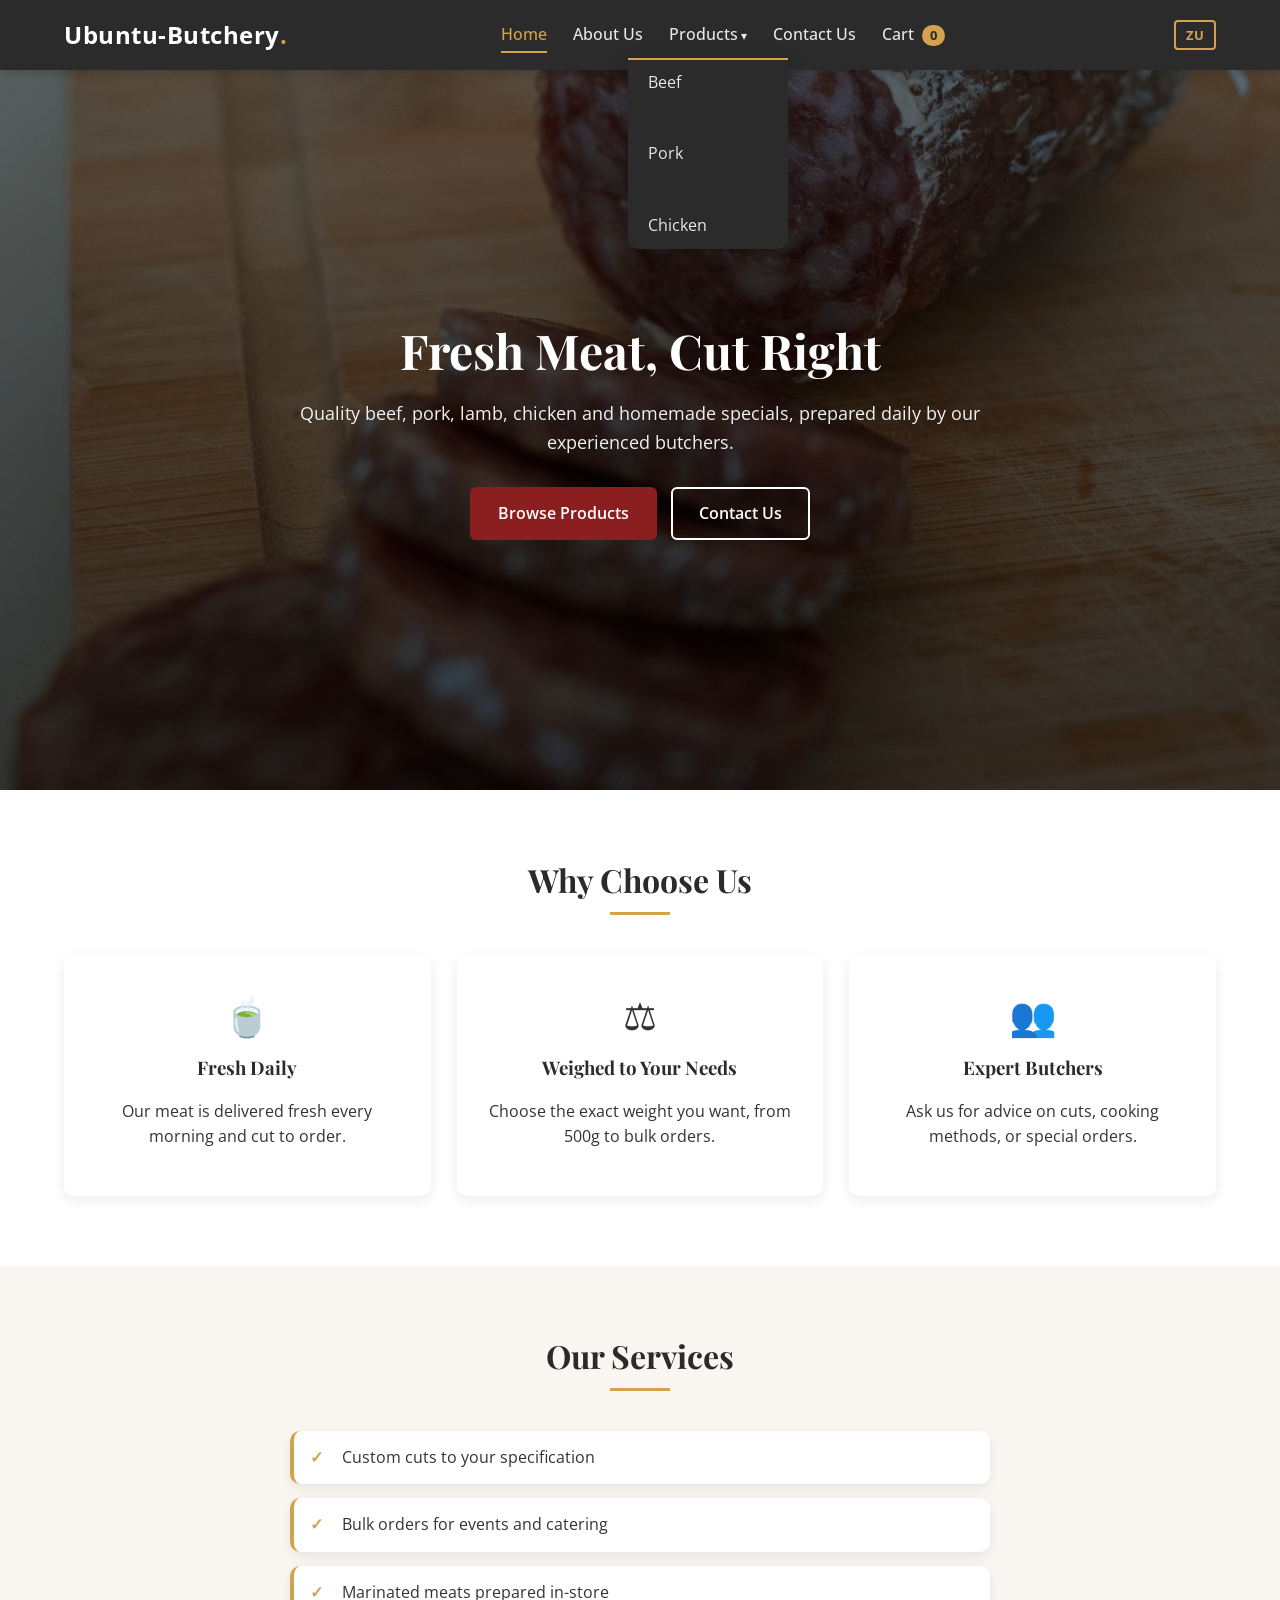
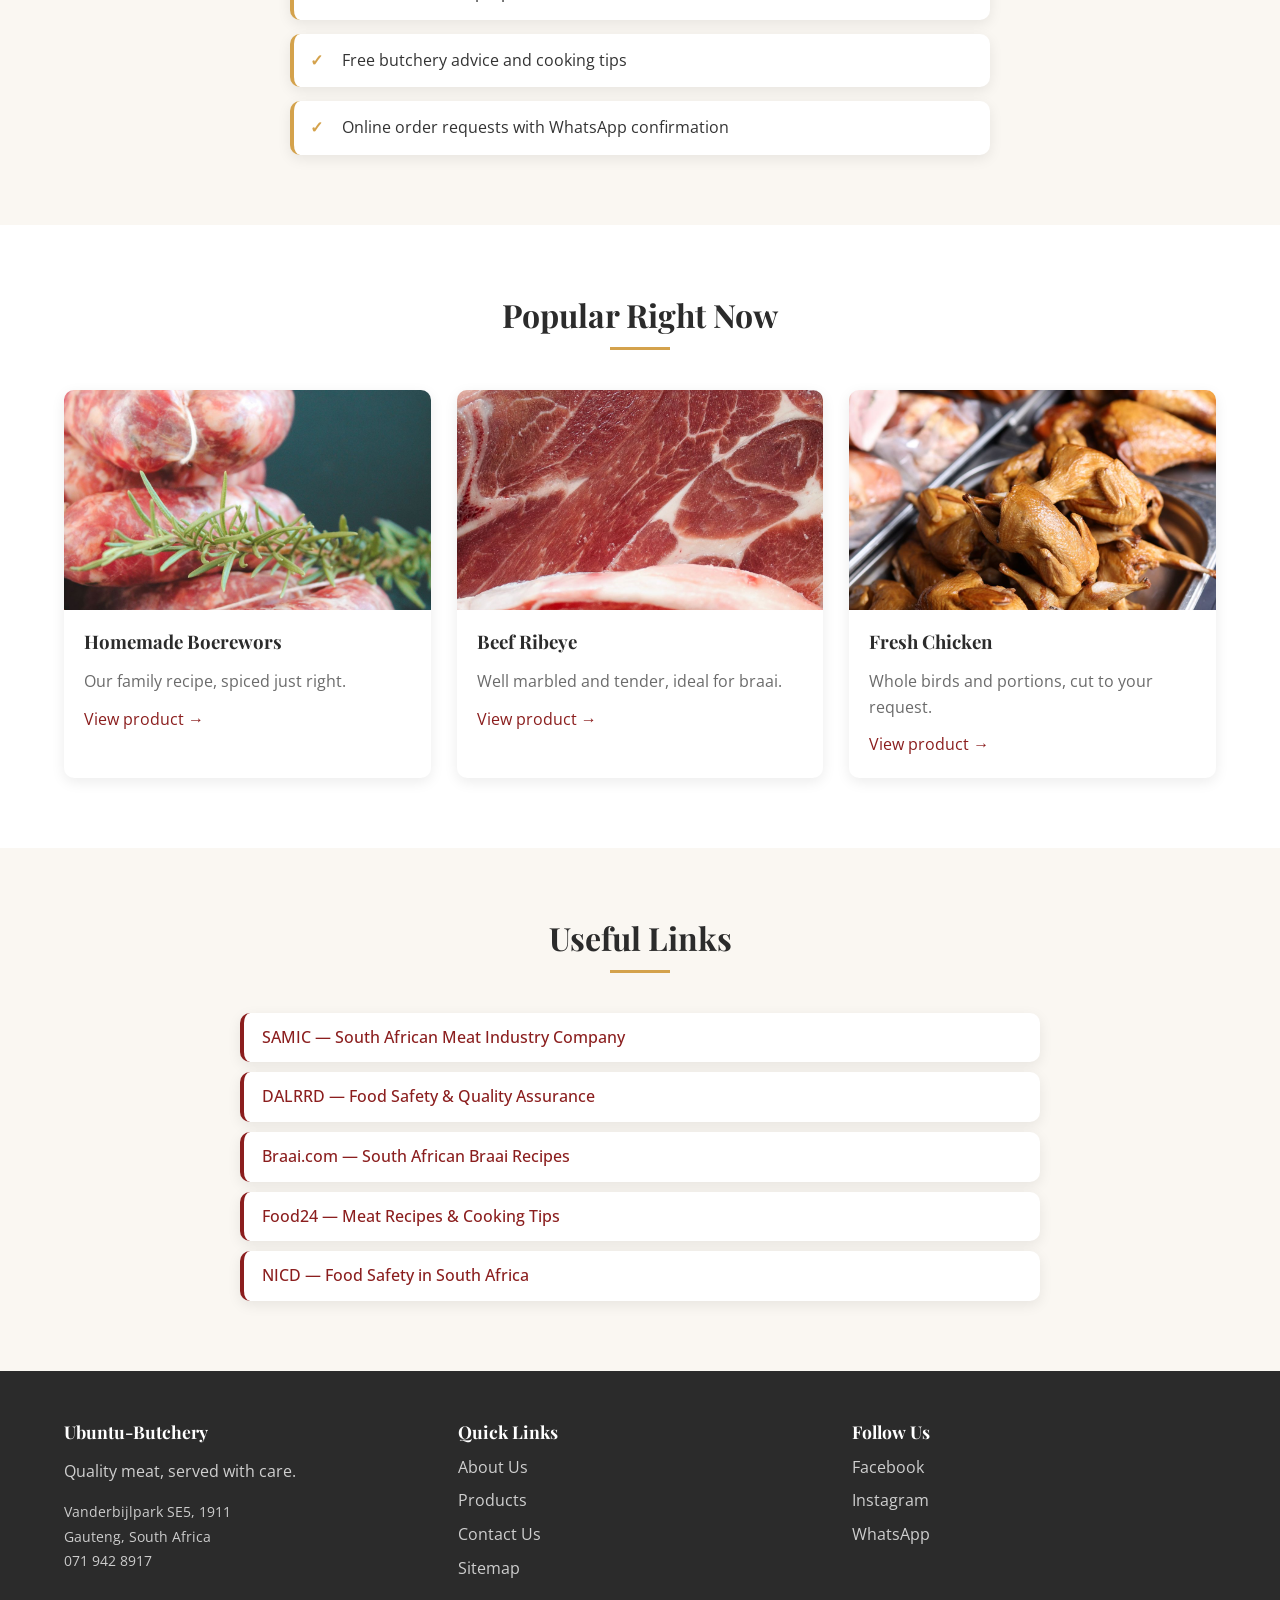
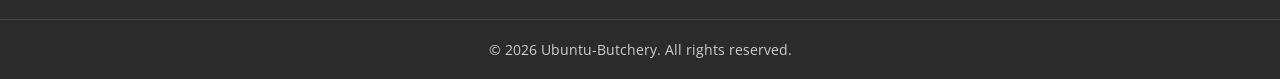
==== index.html @ 133f8650 "feat: plans 2-14 — Zulu toggle, fonts, favicon, hero image, sitemap, style guide, contact details, t" ====
<!DOCTYPE html>
<html lang="en">
<head>
    <meta charset="UTF-8">
    <meta name="viewport" content="width=device-width, initial-scale=1.0">
    <meta name="description" content="Ubuntu-Butchery — fresh, quality meat cuts, boerewors, and marinated specials in Vanderbijlpark SE5. Browse our products and order online.">
    <title>Home | Ubuntu-Butchery</title>
    <link rel="icon" type="image/svg+xml" href="images/favicon.svg">
    <link rel="preconnect" href="https://fonts.googleapis.com">
    <link rel="preconnect" href="https://fonts.gstatic.com" crossorigin>
    <link href="https://fonts.googleapis.com/css2?family=Playfair+Display:wght@600;700&family=Open+Sans:wght@400;500;600&display=swap" rel="stylesheet">
    <link rel="stylesheet" href="css/style.css">
</head>
<body>

    <!-- Navigation -->
    <header class="site-header">
        <div class="container nav-wrapper">
            <a href="index.html" class="logo">Ubuntu-Butchery<span>.</span></a>
            <button class="menu-toggle" aria-label="Toggle navigation" aria-expanded="false">&#9776;</button>
            <nav class="main-nav" aria-label="Main navigation">
                <ul>
                    <li><a href="index.html" class="active" data-i18n="nav.home">Home</a></li>
                    <li><a href="about.html" data-i18n="nav.about">About Us</a></li>
                    <li class="has-dropdown">
                        <a href="products.html" aria-haspopup="true" aria-expanded="false" data-i18n="nav.products">Products</a>
                        <ul class="dropdown">
                            <li><a href="products.html#beef" data-i18n="nav.beef">Beef</a></li>
                            <li><a href="products.html#pork-chops" data-i18n="nav.pork">Pork</a></li>
                            <li><a href="products.html#chicken" data-i18n="nav.chicken">Chicken</a></li>
                        </ul>
                    </li>
                    <li><a href="contact.html" data-i18n="nav.contact">Contact Us</a></li>
                    <li><a href="products.html#cart" class="cart-link"><span data-i18n="nav.cart">Cart</span> <span class="cart-count">0</span></a></li>
                </ul>
            </nav>
            <button id="lang-toggle" class="lang-btn" aria-label="Switch to isiZulu" data-lang="en">ZU</button>
        </div>
    </header>

    <!-- Hero -->
    <section class="hero">
        <div class="hero-content">
            <h1 data-i18n="home.hero.h1">Fresh Meat, Cut Right</h1>
            <p data-i18n="home.hero.p">Quality beef, pork, lamb, chicken and homemade specials, prepared daily by our experienced butchers.</p>
            <div class="hero-buttons">
                <a href="products.html" class="btn btn-primary" data-i18n="home.hero.browse">Browse Products</a>
                <a href="contact.html" class="btn btn-outline" data-i18n="home.hero.contact">Contact Us</a>
            </div>
        </div>
    </section>

    <!-- Why Choose Us -->
    <section class="section">
        <div class="container">
            <h2 class="section-title" data-i18n="home.why.title">Why Choose Us</h2>
            <div class="features-grid">
                <div class="feature-card">
                    <div class="feature-icon">&#127861;</div>
                    <h3 data-i18n="home.why.fresh.h">Fresh Daily</h3>
                    <p data-i18n="home.why.fresh.p">Our meat is delivered fresh every morning and cut to order.</p>
                </div>
                <div class="feature-card">
                    <div class="feature-icon">&#9878;</div>
                    <h3 data-i18n="home.why.weigh.h">Weighed to Your Needs</h3>
                    <p data-i18n="home.why.weigh.p">Choose the exact weight you want, from 500g to bulk orders.</p>
                </div>
                <div class="feature-card">
                    <div class="feature-icon">&#128101;</div>
                    <h3 data-i18n="home.why.expert.h">Expert Butchers</h3>
                    <p data-i18n="home.why.expert.p">Ask us for advice on cuts, cooking methods, or special orders.</p>
                </div>
            </div>
        </div>
    </section>

    <!-- Services List -->
    <section class="section section-alt">
        <div class="container">
            <h2 class="section-title" data-i18n="home.services.title">Our Services</h2>
            <ul class="services-list">
                <li data-i18n="home.services.custom">Custom cuts to your specification</li>
                <li data-i18n="home.services.bulk">Bulk orders for events and catering</li>
                <li data-i18n="home.services.marinated">Marinated meats prepared in-store</li>
                <li data-i18n="home.services.advice">Free butchery advice and cooking tips</li>
                <li data-i18n="home.services.order">Online order requests with WhatsApp confirmation</li>
            </ul>
        </div>
    </section>

    <!-- Featured Products -->
    <section class="section">
        <div class="container">
            <h2 class="section-title" data-i18n="home.popular.title">Popular Right Now</h2>
            <div class="featured-grid">
                <article class="featured-card">
                    <img src="images/boerewors.jpg" alt="Homemade boerewors from Ubuntu-Butchery">
                    <div class="featured-body">
                        <h3>Homemade Boerewors</h3>
                        <p>Our family recipe, spiced just right.</p>
                        <a href="products.html#boerewors" data-i18n="home.viewproduct">View product &rarr;</a>
                    </div>
                </article>
                <article class="featured-card">
                    <img src="images/ribeye.jpg" alt="Beef ribeye steak from Ubuntu-Butchery">
                    <div class="featured-body">
                        <h3>Beef Ribeye</h3>
                        <p>Well marbled and tender, ideal for braai.</p>
                        <a href="products.html#beef" data-i18n="home.viewproduct">View product &rarr;</a>
                    </div>
                </article>
                <article class="featured-card">
                    <img src="images/chicken.jpg" alt="Fresh whole chicken from Ubuntu-Butchery">
                    <div class="featured-body">
                        <h3>Fresh Chicken</h3>
                        <p>Whole birds and portions, cut to your request.</p>
                        <a href="products.html#chicken" data-i18n="home.viewproduct">View product &rarr;</a>
                    </div>
                </article>
            </div>
        </div>
    </section>

    <!-- Useful Links -->
    <section class="section section-alt">
        <div class="container">
            <h2 class="section-title">Useful Links</h2>
            <ul class="useful-links-list">
                <li><a href="https://www.samic.co.za" target="_blank" rel="noopener noreferrer">SAMIC — South African Meat Industry Company</a></li>
                <li><a href="https://www.daff.gov.za/daffweb3/Branches/Food-Safety-Quality-Assurance" target="_blank" rel="noopener noreferrer">DALRRD — Food Safety &amp; Quality Assurance</a></li>
                <li><a href="https://www.braai.com/braai-recipes/" target="_blank" rel="noopener noreferrer">Braai.com — South African Braai Recipes</a></li>
                <li><a href="https://www.food24.com/recipes/meat/" target="_blank" rel="noopener noreferrer">Food24 — Meat Recipes &amp; Cooking Tips</a></li>
                <li><a href="https://www.nicd.ac.za/food-safety/" target="_blank" rel="noopener noreferrer">NICD — Food Safety in South Africa</a></li>
            </ul>
        </div>
    </section>

    <!-- Footer -->
    <footer class="site-footer">
        <div class="container footer-grid">
            <div>
                <h3>Ubuntu-Butchery</h3>
                <p>Quality meat, served with care.</p>
                <address>
                    Vanderbijlpark SE5, 1911<br>
                    Gauteng, South Africa<br>
                    <a href="tel:+27719428917">071 942 8917</a>
                </address>
            </div>
            <div>
                <h3 data-i18n="footer.quicklinks">Quick Links</h3>
                <ul>
                    <li><a href="about.html" data-i18n="nav.about">About Us</a></li>
                    <li><a href="products.html" data-i18n="nav.products">Products</a></li>
                    <li><a href="contact.html" data-i18n="nav.contact">Contact Us</a></li>
                    <li><a href="sitemap.html">Sitemap</a></li>
                </ul>
            </div>
            <div>
                <h3 data-i18n="footer.followus">Follow Us</h3>
                <ul class="social-links">
                    <!-- TODO: add real link -->
                    <li><a href="#" target="_blank" rel="noopener noreferrer">Facebook</a></li>
                    <!-- TODO: add real link -->
                    <li><a href="#" target="_blank" rel="noopener noreferrer">Instagram</a></li>
                    <li><a href="https://wa.me/27719428917" target="_blank" rel="noopener noreferrer">WhatsApp</a></li>
                </ul>
            </div>
        </div>
        <div class="footer-bottom">
            <p data-i18n="footer.copyright">&copy; 2026 Ubuntu-Butchery. All rights reserved.</p>
        </div>
    </footer>

    <script src="js/script.js"></script>
    <script src="js/lang.js"></script>
</body>
</html>
---- css/style.css ----
/* ==========================================================
   Ubuntu-Butchery - Main Stylesheet
   ========================================================== */

/* ---------- Base & Variables ---------- */
:root {
    --primary: #8b1e1e;
    --primary-dark: #6a1515;
    --accent: #d4a24c;
    --dark: #2b2b2b;
    --text: #333333;
    --muted: #6b6b6b;
    --light: #faf7f2;
    --white: #ffffff;
    --border: #e6dfd3;
    --success: #2e7d32;
    --radius: 10px;
    --shadow: 0 4px 14px rgba(0, 0, 0, 0.08);
    --transition: 0.25s ease;
}

*,
*::before,
*::after {
    box-sizing: border-box;
}

[hidden],
.is-hidden {
    display: none !important;
}

html {
    scroll-behavior: smooth;
    scroll-padding-top: 90px;
}

body {
    margin: 0;
    font-family: "Open Sans", "Segoe UI", Roboto, Arial, sans-serif;
    color: var(--text);
    background: var(--white);
    line-height: 1.6;
}

img {
    max-width: 100%;
    display: block;
}

a {
    color: var(--primary);
    text-decoration: none;
    transition: color var(--transition);
}

a:hover {
    color: var(--primary-dark);
}

h1, h2, h3 {
    line-height: 1.25;
    color: var(--dark);
    margin-top: 0;
    font-family: "Playfair Display", Georgia, serif;
}

.container {
    width: 90%;
    max-width: 1200px;
    margin: 0 auto;
}

.section {
    padding: 70px 0;
}

.section-alt {
    background: var(--light);
}

.section-title {
    text-align: center;
    font-size: 2rem;
    margin-bottom: 40px;
}

.section-title::after {
    content: "";
    display: block;
    width: 60px;
    height: 3px;
    background: var(--accent);
    margin: 12px auto 0;
}

/* ---------- Buttons ---------- */
.btn {
    display: inline-block;
    padding: 12px 26px;
    border-radius: 6px;
    font-weight: 600;
    font-size: 1rem;
    border: 2px solid transparent;
    cursor: pointer;
    transition: all var(--transition);
    text-align: center;
}

.btn-primary {
    background: var(--primary);
    color: var(--white);
}

.btn-primary:hover {
    background: var(--primary-dark);
    color: var(--white);
}

.btn-outline {
    background: transparent;
    border-color: var(--white);
    color: var(--white);
}

.btn-outline:hover {
    background: var(--white);
    color: var(--dark);
}

.btn-block {
    display: block;
    width: 100%;
}

.btn:disabled {
    opacity: 0.6;
    cursor: not-allowed;
}

/* ---------- Header & Navigation ---------- */
.site-header {
    background: var(--dark);
    position: sticky;
    top: 0;
    z-index: 100;
    box-shadow: 0 2px 10px rgba(0, 0, 0, 0.2);
}

.nav-wrapper {
    display: flex;
    justify-content: space-between;
    align-items: center;
    height: 70px;
}

.logo {
    color: var(--white);
    font-size: 1.5rem;
    font-weight: 700;
    letter-spacing: 0.5px;
}

.logo span {
    color: var(--accent);
}

.logo:hover {
    color: var(--white);
}

.main-nav ul {
    list-style: none;
    display: flex;
    gap: 26px;
    margin: 0;
    padding: 0;
}

.main-nav a {
    color: #e8e8e8;
    font-weight: 500;
    padding: 6px 0;
    border-bottom: 2px solid transparent;
}

.main-nav a:hover,
.main-nav a.active {
    color: var(--accent);
    border-bottom-color: var(--accent);
}

/* ---------- Dropdown ---------- */
.has-dropdown {
    position: relative;
}

.has-dropdown > a::after {
    content: " ▾";
    font-size: 0.75rem;
}

.dropdown {
    display: none;
    position: absolute;
    top: calc(100% + 10px);
    left: 50%;
    transform: translateX(-50%);
    background: var(--dark);
    border-top: 2px solid var(--accent);
    border-radius: 0 0 var(--radius) var(--radius);
    min-width: 160px;
    box-shadow: 0 6px 18px rgba(0,0,0,0.25);
    z-index: 200;
    padding: 6px 0;
    list-style: none;
    margin: 0;
    flex-direction: column;
    gap: 0;
}

.dropdown li {
    width: 100%;
}

.dropdown a {
    display: block;
    padding: 10px 20px;
    color: #e8e8e8;
    border-bottom: none;
    font-weight: 400;
    white-space: nowrap;
}

.dropdown a:hover {
    background: rgba(255,255,255,0.08);
    color: var(--accent);
    border-bottom: none;
}

/* Open on hover (desktop) and focus-within (keyboard) */
.has-dropdown:hover .dropdown,
.has-dropdown:focus-within .dropdown {
    display: flex;
}

.cart-count {
    display: inline-block;
    background: var(--accent);
    color: var(--dark);
    border-radius: 999px;
    padding: 0 8px;
    font-size: 0.8rem;
    font-weight: 700;
    margin-left: 4px;
}

.menu-toggle {
    display: none;
    background: none;
    border: none;
    color: var(--white);
    font-size: 1.8rem;
    cursor: pointer;
}

/* ---------- Hero ---------- */
.hero {
    min-height: 80vh;
    display: flex;
    align-items: center;
    justify-content: center;
    text-align: center;
    color: var(--white);
    background:
        linear-gradient(rgba(0, 0, 0, 0.55), rgba(0, 0, 0, 0.7)),
        url("../images/hero-meat-board.jpg") center/cover no-repeat;
    padding: 40px 20px;
}

.hero-content {
    max-width: 720px;
}

.hero h1 {
    color: var(--white);
    font-size: 3rem;
    margin-bottom: 16px;
}

.hero p {
    font-size: 1.15rem;
    margin-bottom: 30px;
    color: #f0f0f0;
}

.hero-buttons {
    display: flex;
    gap: 14px;
    justify-content: center;
    flex-wrap: wrap;
}

/* ---------- Page Header ---------- */
.page-header {
    background: linear-gradient(135deg, var(--primary), var(--dark));
    color: var(--white);
    text-align: center;
    padding: 60px 20px;
}

.page-header h1 {
    color: var(--white);
    font-size: 2.6rem;
    margin-bottom: 10px;
}

.page-header p {
    margin: 0;
    color: #f0f0f0;
}

/* ---------- Features (Home & About) ---------- */
.features-grid {
    display: grid;
    grid-template-columns: repeat(auto-fit, minmax(240px, 1fr));
    gap: 26px;
}

.feature-card {
    background: var(--white);
    padding: 30px 24px;
    border-radius: var(--radius);
    box-shadow: var(--shadow);
    text-align: center;
    transition: transform var(--transition);
}

.feature-card:hover {
    transform: translateY(-4px);
}

.feature-icon {
    font-size: 2.4rem;
    margin-bottom: 10px;
}

/* ---------- Featured Products (Home) ---------- */
.featured-grid {
    display: grid;
    grid-template-columns: repeat(auto-fit, minmax(280px, 1fr));
    gap: 26px;
}

.featured-card {
    background: var(--white);
    border-radius: var(--radius);
    overflow: hidden;
    box-shadow: var(--shadow);
    transition: transform var(--transition);
}

.featured-card:hover {
    transform: translateY(-4px);
}

.featured-card img {
    width: 100%;
    height: 220px;
    object-fit: cover;
}

.featured-body {
    padding: 20px;
}

.featured-body h3 {
    margin-bottom: 8px;
}

.featured-body p {
    color: var(--muted);
    margin-bottom: 12px;
}

/* ---------- Split Layout (About) ---------- */
.split {
    display: grid;
    grid-template-columns: 1fr 1fr;
    gap: 50px;
    align-items: center;
}

.split-image img {
    width: 100%;
    height: 380px;
    object-fit: cover;
    border-radius: var(--radius);
    box-shadow: var(--shadow);
}

.split-text h2 {
    font-size: 2rem;
    margin-bottom: 18px;
}

.split-text p {
    color: var(--muted);
}

/* ---------- Team ---------- */
.team-grid {
    display: grid;
    grid-template-columns: repeat(auto-fit, minmax(220px, 1fr));
    gap: 30px;
}

.team-card {
    text-align: center;
}

.team-card img {
    width: 100%;
    height: 240px;
    object-fit: cover;
    border-radius: var(--radius);
    margin-bottom: 14px;
}

.team-card h3 {
    margin-bottom: 4px;
}

.team-card p {
    color: var(--muted);
    margin: 0;
}

/* ---------- Product Category Filter ---------- */
.category-bar {
    background: var(--white);
    border-bottom: 1px solid var(--border);
    padding: 20px 0;
    position: sticky;
    top: 70px;
    z-index: 50;
}

.category-bar .container {
    display: flex;
    gap: 10px;
    flex-wrap: wrap;
    justify-content: center;
}

.filter-btn {
    background: var(--light);
    border: 1px solid var(--border);
    padding: 8px 20px;
    border-radius: 999px;
    cursor: pointer;
    font-weight: 500;
    color: var(--text);
    transition: all var(--transition);
}

.filter-btn:hover {
    border-color: var(--primary);
    color: var(--primary);
}

.filter-btn.active {
    background: var(--primary);
    border-color: var(--primary);
    color: var(--white);
}

/* ---------- Product Grid & Cards ---------- */
.product-grid {
    display: grid;
    grid-template-columns: repeat(auto-fill, minmax(280px, 1fr));
    gap: 28px;
}

.product-card {
    background: var(--white);
    border-radius: var(--radius);
    overflow: hidden;
    box-shadow: var(--shadow);
    display: flex;
    flex-direction: column;
    transition: transform var(--transition), box-shadow var(--transition);
    scroll-margin-top: 170px;
}

.product-card:hover {
    transform: translateY(-4px);
    box-shadow: 0 8px 22px rgba(0, 0, 0, 0.12);
}

.product-card.highlight {
    outline: 3px solid var(--accent);
}

.product-card img {
    width: 100%;
    height: 200px;
    object-fit: cover;
}

.product-info {
    padding: 20px;
    display: flex;
    flex-direction: column;
    gap: 8px;
    flex: 1;
}

.product-name {
    font-size: 1.25rem;
    margin: 0;
}

.product-desc {
    color: var(--muted);
    font-size: 0.95rem;
    margin: 0;
}

.product-price-per-kg {
    font-weight: 600;
    color: var(--primary);
    margin: 4px 0 0;
}

.product-info label {
    font-size: 0.9rem;
    font-weight: 600;
    margin-top: 6px;
}

.weight-select {
    width: 100%;
    padding: 10px;
    border: 1px solid var(--border);
    border-radius: 6px;
    font-size: 1rem;
    background: var(--white);
}

.product-total {
    margin: 6px 0 0;
    font-size: 1.05rem;
}

.total-price {
    color: var(--dark);
    font-size: 1.2rem;
}

.product-actions {
    display: flex;
    gap: 10px;
    margin-top: auto;
    padding-top: 10px;
}

.qty-input {
    width: 70px;
    padding: 10px;
    border: 1px solid var(--border);
    border-radius: 6px;
    font-size: 1rem;
    text-align: center;
}

.add-to-cart {
    flex: 1;
    padding: 10px 14px;
}

.add-to-cart.added {
    background: var(--success);
}

/* ---------- Cart & Order ---------- */
.cart-wrapper {
    display: grid;
    grid-template-columns: 1.2fr 1fr;
    gap: 40px;
    align-items: start;
}

.cart-items,
.cart-summary {
    background: var(--white);
    border-radius: var(--radius);
    box-shadow: var(--shadow);
    padding: 26px;
}

.cart-empty {
    text-align: center;
    color: var(--muted);
    padding: 30px 0;
    margin: 0;
}

.cart-table {
    width: 100%;
    border-collapse: collapse;
}

.cart-table th,
.cart-table td {
    text-align: left;
    padding: 12px 8px;
    border-bottom: 1px solid var(--border);
    font-size: 0.95rem;
}

.cart-table th {
    color: var(--dark);
    font-weight: 600;
}

.qty-controls {
    display: flex;
    align-items: center;
    gap: 6px;
}

.qty-btn,
.cart-remove {
    background: var(--light);
    border: 1px solid var(--border);
    border-radius: 4px;
    padding: 2px 9px;
    cursor: pointer;
    font-size: 1rem;
}

.qty-btn:hover,
.cart-remove:hover {
    border-color: var(--primary);
    color: var(--primary);
}

.cart-remove {
    color: #b00020;
}

.cart-summary h3 {
    margin-bottom: 6px;
}

.cart-total {
    font-size: 1.8rem;
    font-weight: 700;
    color: var(--primary);
    margin: 0 0 20px;
}

.form-group {
    margin-bottom: 16px;
}

.form-group label {
    display: block;
    font-weight: 600;
    margin-bottom: 6px;
    font-size: 0.95rem;
}

.form-group input,
.form-group select,
.form-group textarea {
    width: 100%;
    padding: 11px 12px;
    border: 1px solid var(--border);
    border-radius: 6px;
    font-family: inherit;
    font-size: 1rem;
    transition: border-color var(--transition);
}

.form-group input:focus,
.form-group select:focus,
.form-group textarea:focus {
    outline: none;
    border-color: var(--primary);
    box-shadow: 0 0 0 3px rgba(139, 30, 30, 0.12);
}

.form-group .field-error {
    border-color: #b00020;
}

.form-note {
    font-size: 0.85rem;
    color: var(--muted);
    text-align: center;
    margin-top: 12px;
}

.form-status {
    margin-top: 14px;
    font-weight: 600;
    min-height: 1.4em;
}

.form-status.success {
    color: var(--success);
}

.form-status.error {
    color: #b00020;
}

/* ---------- Contact ---------- */
.contact-grid {
    display: grid;
    grid-template-columns: 1fr 1.2fr;
    gap: 50px;
}

.contact-info h2,
.contact-form-wrapper h2 {
    font-size: 1.8rem;
    margin-bottom: 24px;
}

.info-block {
    margin-bottom: 24px;
    padding-left: 16px;
    border-left: 3px solid var(--accent);
}

.info-block h3 {
    font-size: 1.05rem;
    margin-bottom: 4px;
}

.info-block p {
    margin: 0;
    color: var(--muted);
}

.hours-table {
    border-collapse: collapse;
    color: var(--muted);
}

.hours-table td {
    padding: 4px 24px 4px 0;
}

.contact-form-wrapper {
    background: var(--light);
    padding: 34px;
    border-radius: var(--radius);
    box-shadow: var(--shadow);
}

.map-section iframe {
    display: block;
}

/* ---------- Footer ---------- */
.site-footer {
    background: var(--dark);
    color: #cfcfcf;
    padding-top: 50px;
}

.footer-grid {
    display: grid;
    grid-template-columns: repeat(auto-fit, minmax(200px, 1fr));
    gap: 30px;
    padding-bottom: 30px;
}

.site-footer h3 {
    color: var(--white);
    font-size: 1.1rem;
    margin-bottom: 12px;
}

.site-footer ul {
    list-style: none;
    padding: 0;
    margin: 0;
}

.site-footer li {
    margin-bottom: 8px;
}

.site-footer a {
    color: #cfcfcf;
}

.site-footer a:hover {
    color: var(--accent);
}

.footer-bottom {
    border-top: 1px solid #444;
    text-align: center;
    padding: 18px 0;
    font-size: 0.9rem;
}

.footer-bottom p {
    margin: 0;
}

/* ---------- Responsive ---------- */
@media (max-width: 900px) {
    .cart-wrapper,
    .contact-grid,
    .split {
        grid-template-columns: 1fr;
    }

    .split-image img {
        height: 300px;
    }
}

@media (max-width: 768px) {
    .menu-toggle {
        display: block;
    }

    .main-nav {
        display: none;
        position: absolute;
        top: 70px;
        left: 0;
        right: 0;
        background: var(--dark);
        padding: 10px 0 20px;
    }

    .main-nav.open {
        display: block;
    }

    .main-nav ul {
        flex-direction: column;
        align-items: center;
        gap: 14px;
    }

    /* Dropdown inside mobile menu */
    .has-dropdown > a::after {
        content: " ▾";
    }

    .dropdown {
        position: static;
        transform: none;
        display: none;
        background: rgba(255,255,255,0.05);
        border-top: 1px solid rgba(255,255,255,0.1);
        border-radius: 0;
        box-shadow: none;
        min-width: 0;
        width: 100%;
        padding: 0;
    }

    .has-dropdown.open .dropdown {
        display: flex;
    }

    .dropdown a {
        padding: 10px 30px;
        font-size: 0.95rem;
    }

    .hero h1 {
        font-size: 2.2rem;
    }

    .page-header h1 {
        font-size: 2rem;
    }

    .category-bar {
        top: 70px;
    }

    .section {
        padding: 50px 0;
    }
}

@media (max-width: 480px) {
    .product-grid {
        grid-template-columns: 1fr;
    }

    .cart-table th:nth-child(2),
    .cart-table td:nth-child(2) {
        display: none;
    }

    .contact-form-wrapper {
        padding: 22px;
    }
}


/* ---------- Videos (About page) ---------- */
.video-grid {
    display: grid;
    grid-template-columns: repeat(auto-fit, minmax(300px, 1fr));
    gap: 30px;
}

.video-card {
    background: var(--white);
    border-radius: var(--radius);
    overflow: hidden;
    box-shadow: var(--shadow);
}

.video-card iframe {
    width: 100%;
    aspect-ratio: 16 / 9;
    height: auto;
    border: 0;
    display: block;
}

.video-card h3 {
    margin: 16px 20px 6px;
}

.video-card p {
    margin: 0 20px 20px;
    color: var(--muted);
}

/* ---------- Language Toggle Button ---------- */
.lang-btn {
    background: transparent;
    border: 2px solid var(--accent);
    color: var(--accent);
    font-family: "Open Sans", sans-serif;
    font-size: 0.8rem;
    font-weight: 700;
    padding: 4px 10px;
    border-radius: 4px;
    cursor: pointer;
    margin-left: 16px;
    transition: background var(--transition), color var(--transition);
    flex-shrink: 0;
}

.lang-btn:hover {
    background: var(--accent);
    color: var(--dark);
}

/* ---------- Services List (Home page) ---------- */
.services-list {
    list-style: none;
    padding: 0;
    margin: 0 auto;
    max-width: 700px;
    display: flex;
    flex-direction: column;
    gap: 14px;
}

.services-list li {
    padding: 14px 20px 14px 48px;
    background: var(--white);
    border-radius: var(--radius);
    border-left: 4px solid var(--accent);
    box-shadow: var(--shadow);
    position: relative;
    font-size: 1rem;
}

.services-list li::before {
    content: "✓";
    position: absolute;
    left: 16px;
    color: var(--accent);
    font-weight: 700;
}

/* ---------- Useful Links List (Home page) ---------- */
.useful-links-list {
    list-style: none;
    padding: 0;
    margin: 0 auto;
    max-width: 800px;
    display: flex;
    flex-direction: column;
    gap: 10px;
}

.useful-links-list li a {
    display: block;
    padding: 12px 18px;
    background: var(--white);
    border-radius: var(--radius);
    border-left: 4px solid var(--primary);
    box-shadow: var(--shadow);
    color: var(--primary);
    font-weight: 500;
    transition: background var(--transition), color var(--transition);
}

.useful-links-list li a:hover {
    background: var(--primary);
    color: var(--white);
}

/* ---------- Address in footer ---------- */
.site-footer address {
    font-style: normal;
    color: #ccc;
    font-size: 0.9rem;
    line-height: 1.7;
    margin-top: 8px;
}

.site-footer address a {
    color: #ccc;
}

.site-footer address a:hover {
    color: var(--accent);
}

/* ---------- Team grid 4 cards ---------- */
.team-grid {
    display: grid;
    grid-template-columns: repeat(auto-fit, minmax(180px, 1fr));
    gap: 24px;
}

/* ---------- Sitemap page ---------- */
.sitemap-grid {
    display: grid;
    grid-template-columns: repeat(auto-fit, minmax(220px, 1fr));
    gap: 28px;
}

.sitemap-group {
    background: var(--white);
    border-radius: var(--radius);
    padding: 24px;
    box-shadow: var(--shadow);
    border-top: 3px solid var(--accent);
}

.sitemap-group h2 {
    font-size: 1.1rem;
    margin-bottom: 14px;
    color: var(--dark);
}

.sitemap-group ul {
    list-style: disc;
    padding-left: 18px;
    margin: 0;
}

.sitemap-group li {
    margin-bottom: 6px;
    font-size: 0.95rem;
    color: var(--text);
}
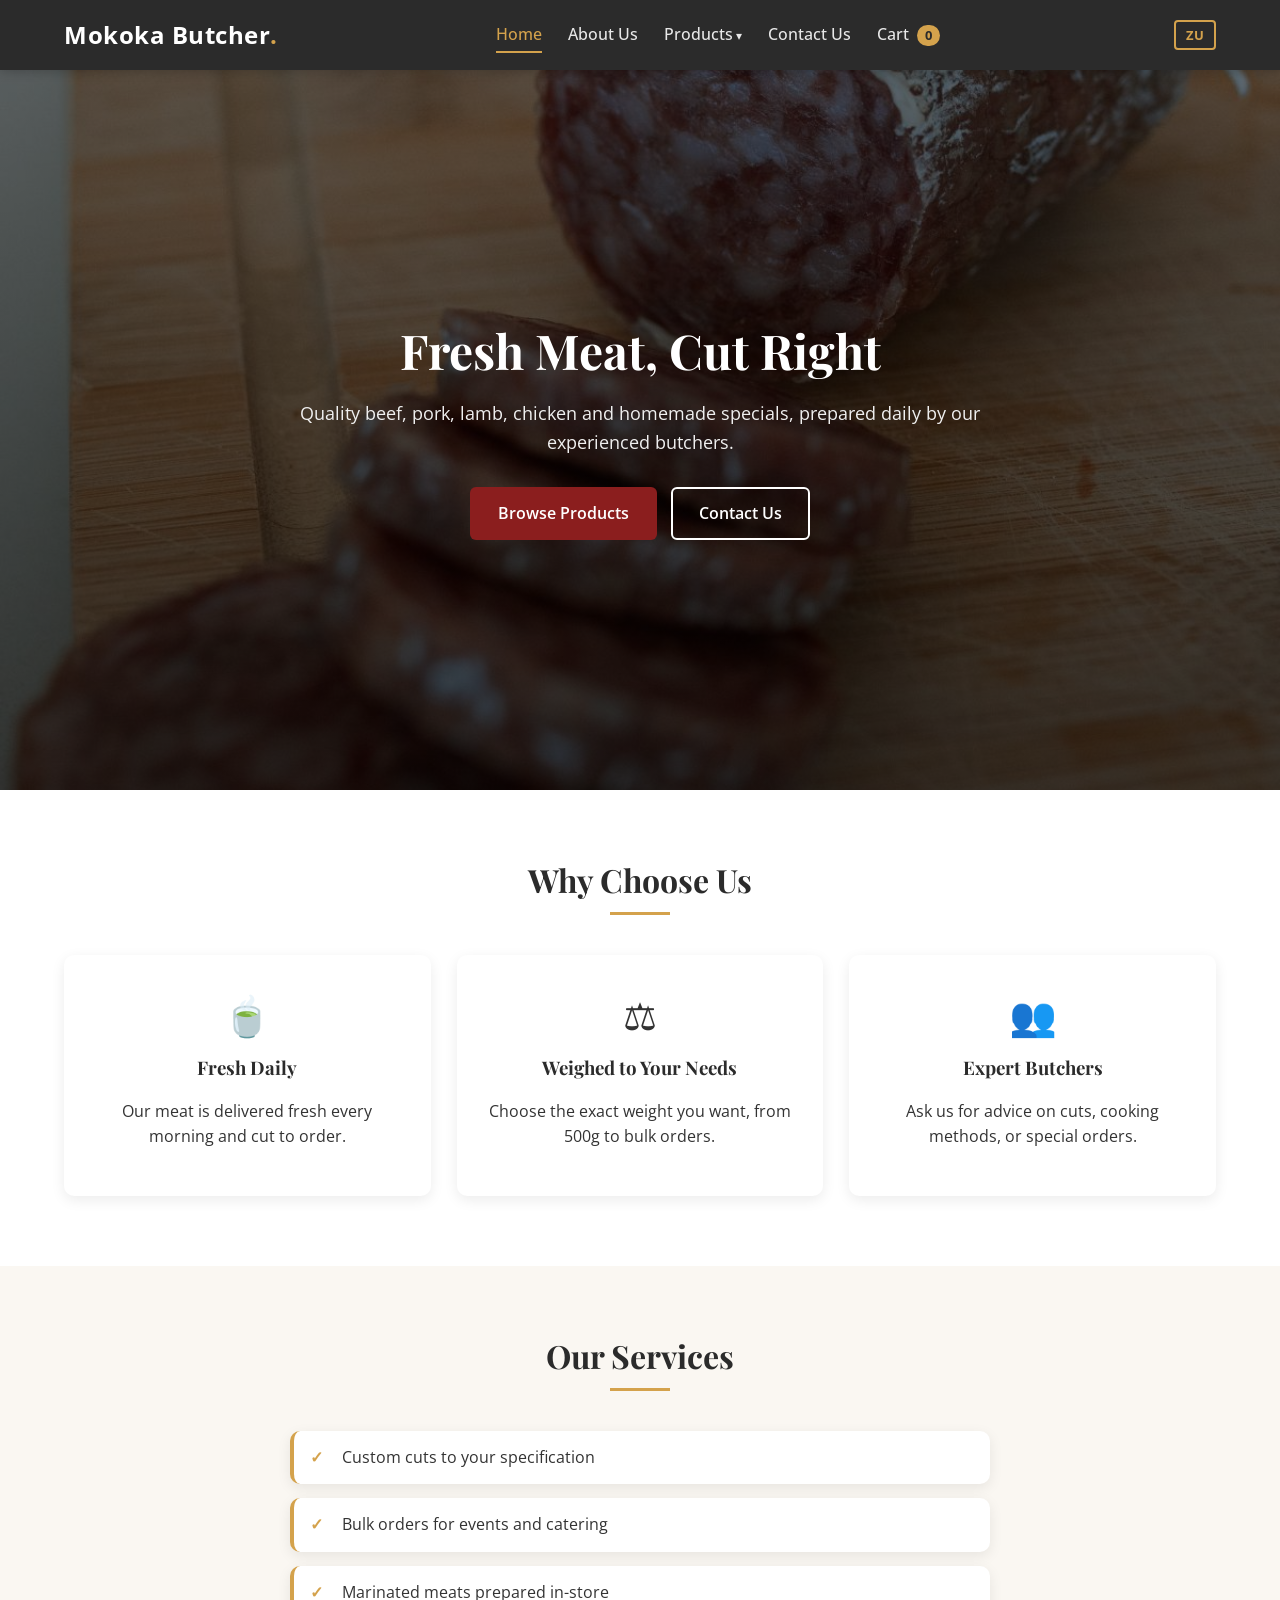
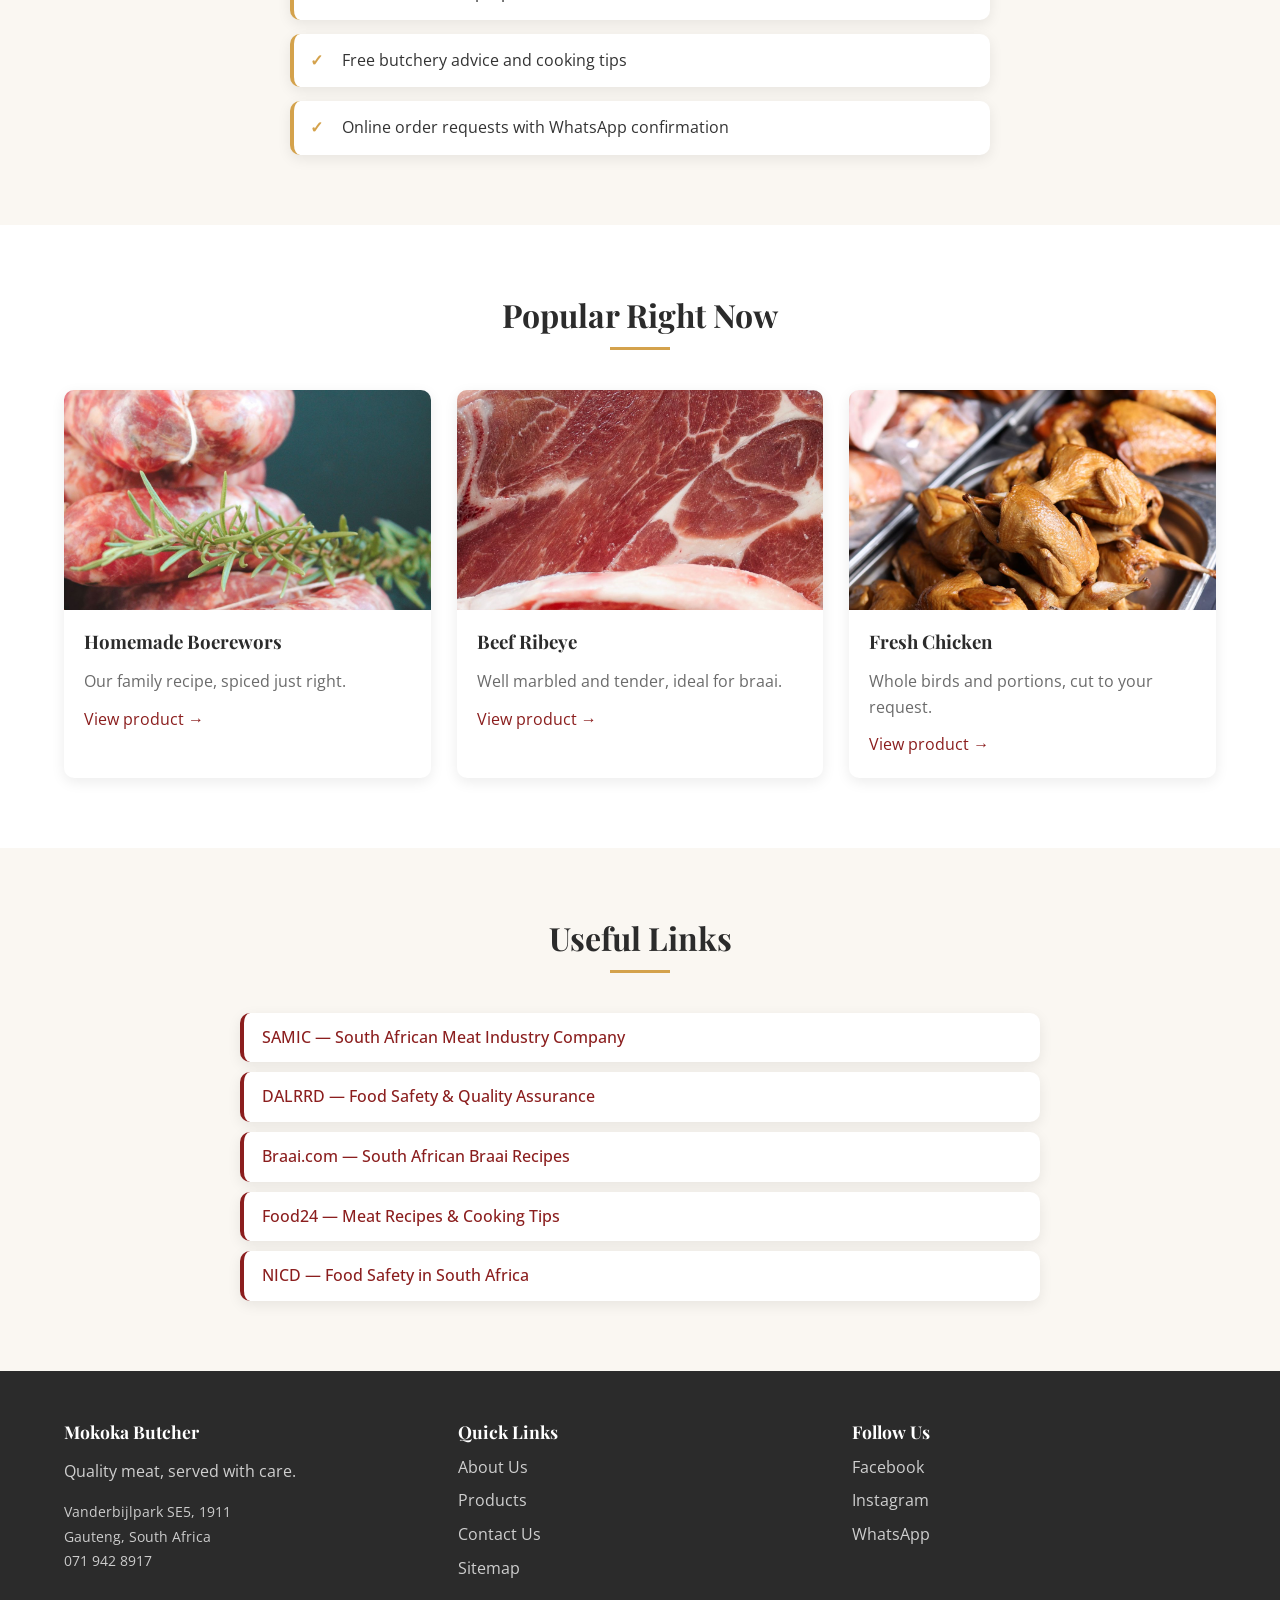
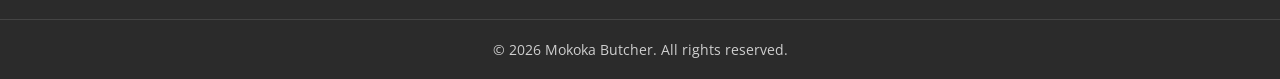
==== commit 82408d76: "Part 1: rename Ubuntu-Butchery to Mokoka Butcher across all files" ====
--- a/index.html
+++ b/index.html
@@ -3,8 +3,8 @@
 <head>
     <meta charset="UTF-8">
     <meta name="viewport" content="width=device-width, initial-scale=1.0">
-    <meta name="description" content="Ubuntu-Butchery — fresh, quality meat cuts, boerewors, and marinated specials in Vanderbijlpark SE5. Browse our products and order online.">
-    <title>Home | Ubuntu-Butchery</title>
+    <meta name="description" content="Mokoka Butcher — fresh, quality meat cuts, boerewors, and marinated specials in Vanderbijlpark SE5. Browse our products and order online.">
+    <title>Home | Mokoka Butcher</title>
     <link rel="icon" type="image/svg+xml" href="images/favicon.svg">
     <link rel="preconnect" href="https://fonts.googleapis.com">
     <link rel="preconnect" href="https://fonts.gstatic.com" crossorigin>
@@ -16,7 +16,7 @@
     <!-- Navigation -->
     <header class="site-header">
         <div class="container nav-wrapper">
-            <a href="index.html" class="logo">Ubuntu-Butchery<span>.</span></a>
+            <a href="index.html" class="logo">Mokoka Butcher<span>.</span></a>
             <button class="menu-toggle" aria-label="Toggle navigation" aria-expanded="false">&#9776;</button>
             <nav class="main-nav" aria-label="Main navigation">
                 <ul>
@@ -94,7 +94,7 @@
             <h2 class="section-title" data-i18n="home.popular.title">Popular Right Now</h2>
             <div class="featured-grid">
                 <article class="featured-card">
-                    <img src="images/boerewors.jpg" alt="Homemade boerewors from Ubuntu-Butchery">
+                    <img src="images/boerewors.jpg" alt="Homemade boerewors from Mokoka Butcher">
                     <div class="featured-body">
                         <h3>Homemade Boerewors</h3>
                         <p>Our family recipe, spiced just right.</p>
@@ -102,7 +102,7 @@
                     </div>
                 </article>
                 <article class="featured-card">
-                    <img src="images/ribeye.jpg" alt="Beef ribeye steak from Ubuntu-Butchery">
+                    <img src="images/ribeye.jpg" alt="Beef ribeye steak from Mokoka Butcher">
                     <div class="featured-body">
                         <h3>Beef Ribeye</h3>
                         <p>Well marbled and tender, ideal for braai.</p>
@@ -110,7 +110,7 @@
                     </div>
                 </article>
                 <article class="featured-card">
-                    <img src="images/chicken.jpg" alt="Fresh whole chicken from Ubuntu-Butchery">
+                    <img src="images/chicken.jpg" alt="Fresh whole chicken from Mokoka Butcher">
                     <div class="featured-body">
                         <h3>Fresh Chicken</h3>
                         <p>Whole birds and portions, cut to your request.</p>
@@ -139,7 +139,7 @@
     <footer class="site-footer">
         <div class="container footer-grid">
             <div>
-                <h3>Ubuntu-Butchery</h3>
+                <h3>Mokoka Butcher</h3>
                 <p>Quality meat, served with care.</p>
                 <address>
                     Vanderbijlpark SE5, 1911<br>
@@ -168,7 +168,7 @@
             </div>
         </div>
         <div class="footer-bottom">
-            <p data-i18n="footer.copyright">&copy; 2026 Ubuntu-Butchery. All rights reserved.</p>
+            <p data-i18n="footer.copyright">&copy; 2026 Mokoka Butcher. All rights reserved.</p>
         </div>
     </footer>
 
--- a/css/style.css
+++ b/css/style.css
@@ -1,5 +1,5 @@
 /* ==========================================================
-   Ubuntu-Butchery - Main Stylesheet
+   Mokoka Butcher - Main Stylesheet
    ========================================================== */
 
 /* ---------- Base & Variables ---------- */
@@ -201,7 +201,11 @@
 }
 
 .dropdown {
-    display: none;
+    display: flex;
+    flex-direction: column;
+    visibility: hidden;
+    opacity: 0;
+    pointer-events: none;
     position: absolute;
     top: calc(100% + 10px);
     left: 50%;
@@ -215,8 +219,8 @@
     padding: 6px 0;
     list-style: none;
     margin: 0;
-    flex-direction: column;
     gap: 0;
+    transition: opacity var(--transition), visibility var(--transition);
 }
 
 .dropdown li {
@@ -241,7 +245,9 @@
 /* Open on hover (desktop) and focus-within (keyboard) */
 .has-dropdown:hover .dropdown,
 .has-dropdown:focus-within .dropdown {
-    display: flex;
+    visibility: visible;
+    opacity: 1;
+    pointer-events: auto;
 }
 
 .cart-count {
@@ -861,7 +867,11 @@
     .dropdown {
         position: static;
         transform: none;
-        display: none;
+        visibility: hidden;
+        opacity: 0;
+        pointer-events: none;
+        max-height: 0;
+        overflow: hidden;
         background: rgba(255,255,255,0.05);
         border-top: 1px solid rgba(255,255,255,0.1);
         border-radius: 0;
@@ -869,10 +879,14 @@
         min-width: 0;
         width: 100%;
         padding: 0;
+        transition: opacity var(--transition), visibility var(--transition), max-height 0.3s ease;
     }
 
     .has-dropdown.open .dropdown {
-        display: flex;
+        visibility: visible;
+        opacity: 1;
+        pointer-events: auto;
+        max-height: 200px;
     }
 
     .dropdown a {
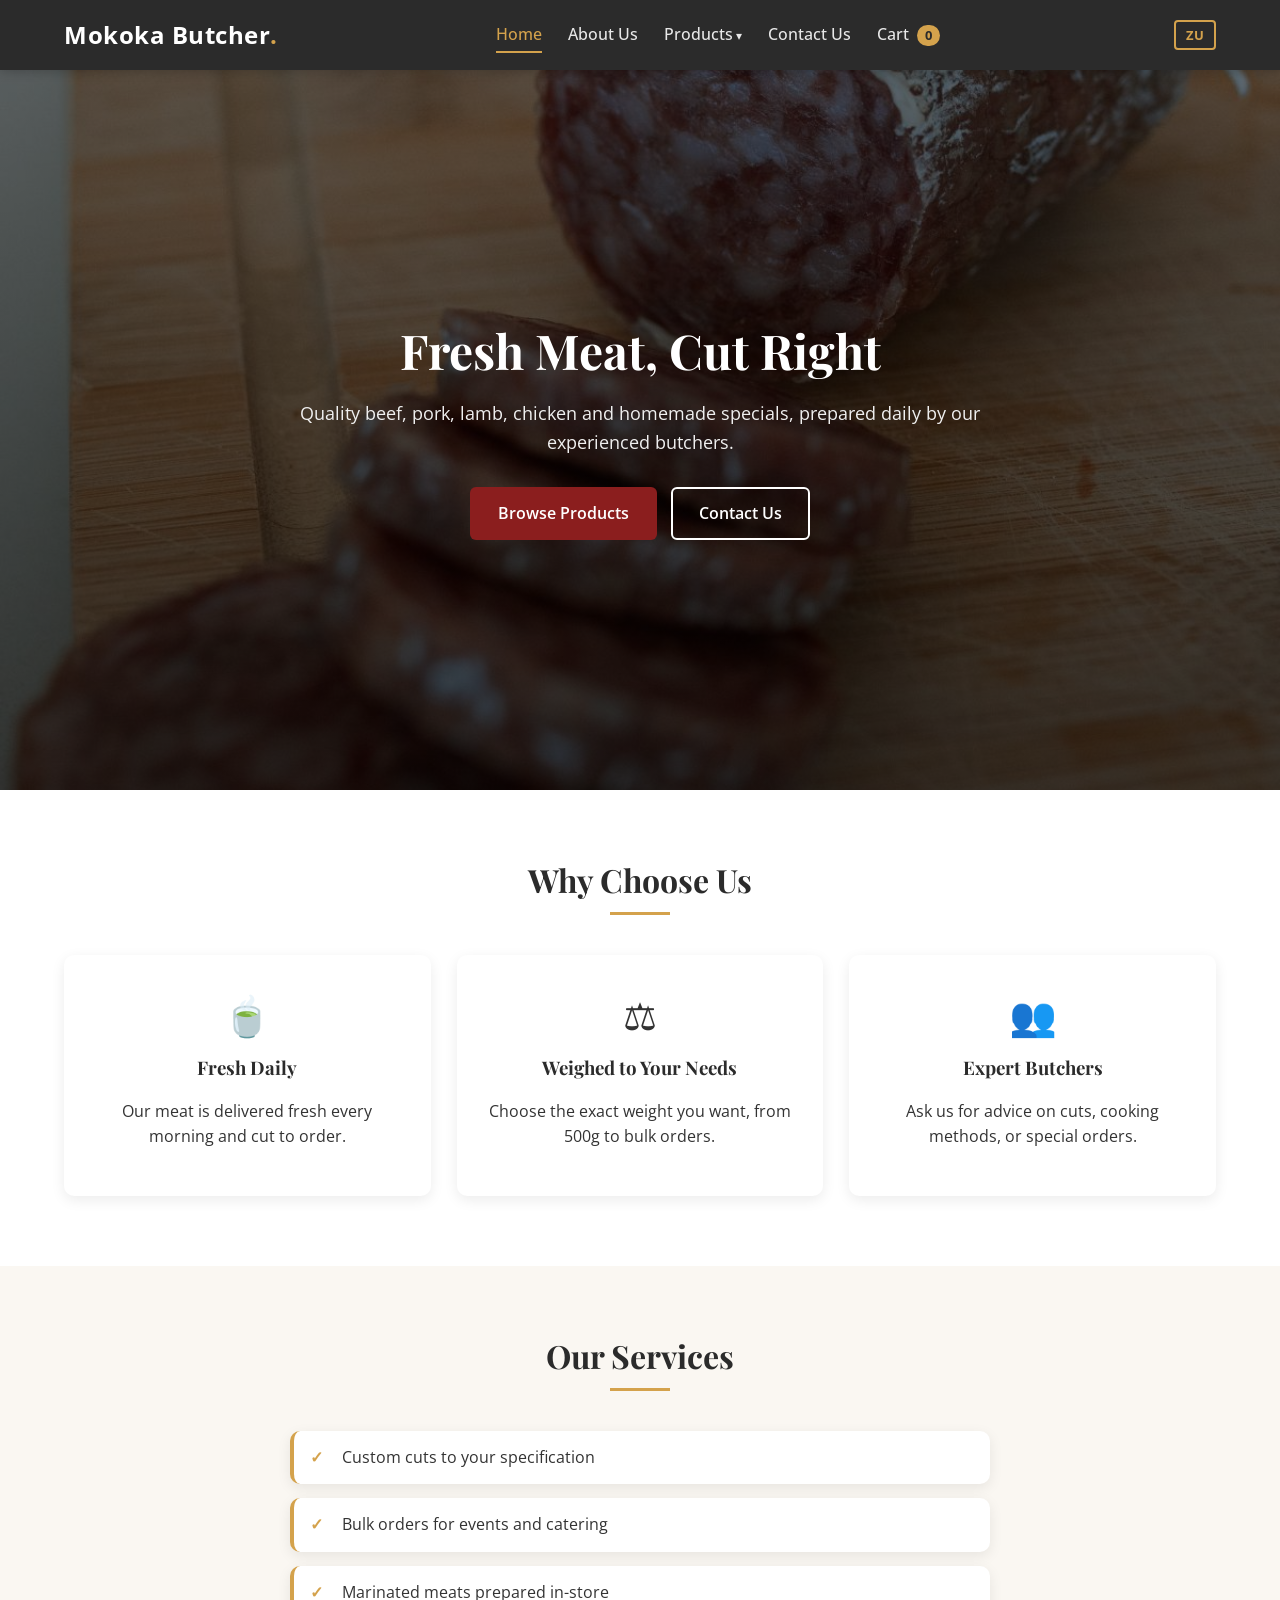
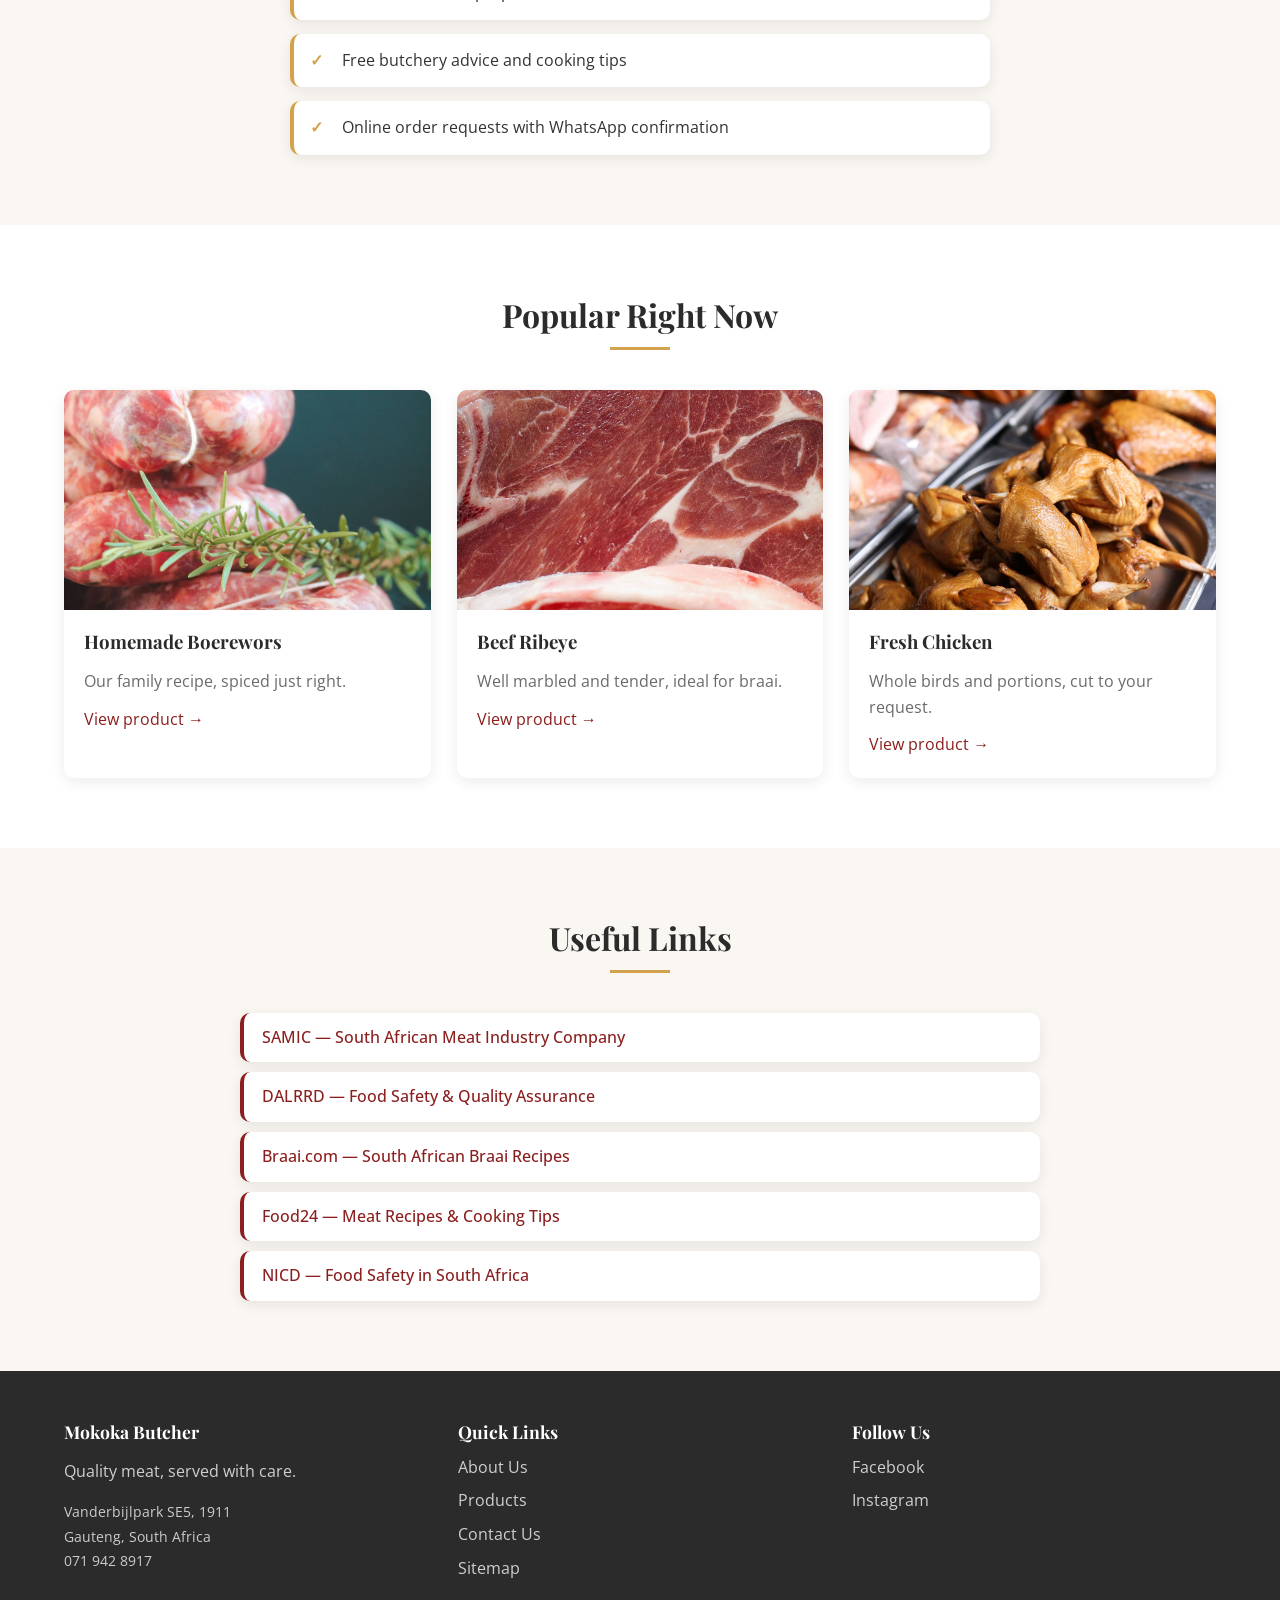
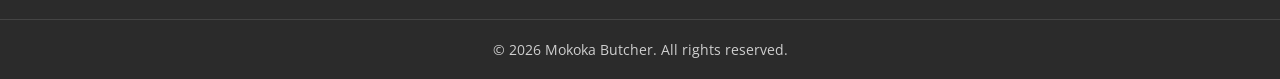
==== commit c6c9d0e8: "Part 2: real contact details — email, Facebook, Instagram on all pages; remove WhatsApp links" ====
--- a/index.html
+++ b/index.html
@@ -159,11 +159,9 @@
             <div>
                 <h3 data-i18n="footer.followus">Follow Us</h3>
                 <ul class="social-links">
-                    <!-- TODO: add real link -->
-                    <li><a href="#" target="_blank" rel="noopener noreferrer">Facebook</a></li>
-                    <!-- TODO: add real link -->
-                    <li><a href="#" target="_blank" rel="noopener noreferrer">Instagram</a></li>
-                    <li><a href="https://wa.me/27719428917" target="_blank" rel="noopener noreferrer">WhatsApp</a></li>
+                    <li><a href="https://www.facebook.com/profile.php?id=61595502146945" target="_blank" rel="noopener noreferrer" aria-label="Mokoka Butcher on Facebook">Facebook</a></li>
+                    <li><a href="https://www.instagram.com/mokokabutchery/" target="_blank" rel="noopener noreferrer" aria-label="Mokoka Butcher on Instagram">Instagram</a></li>
+
                 </ul>
             </div>
         </div>
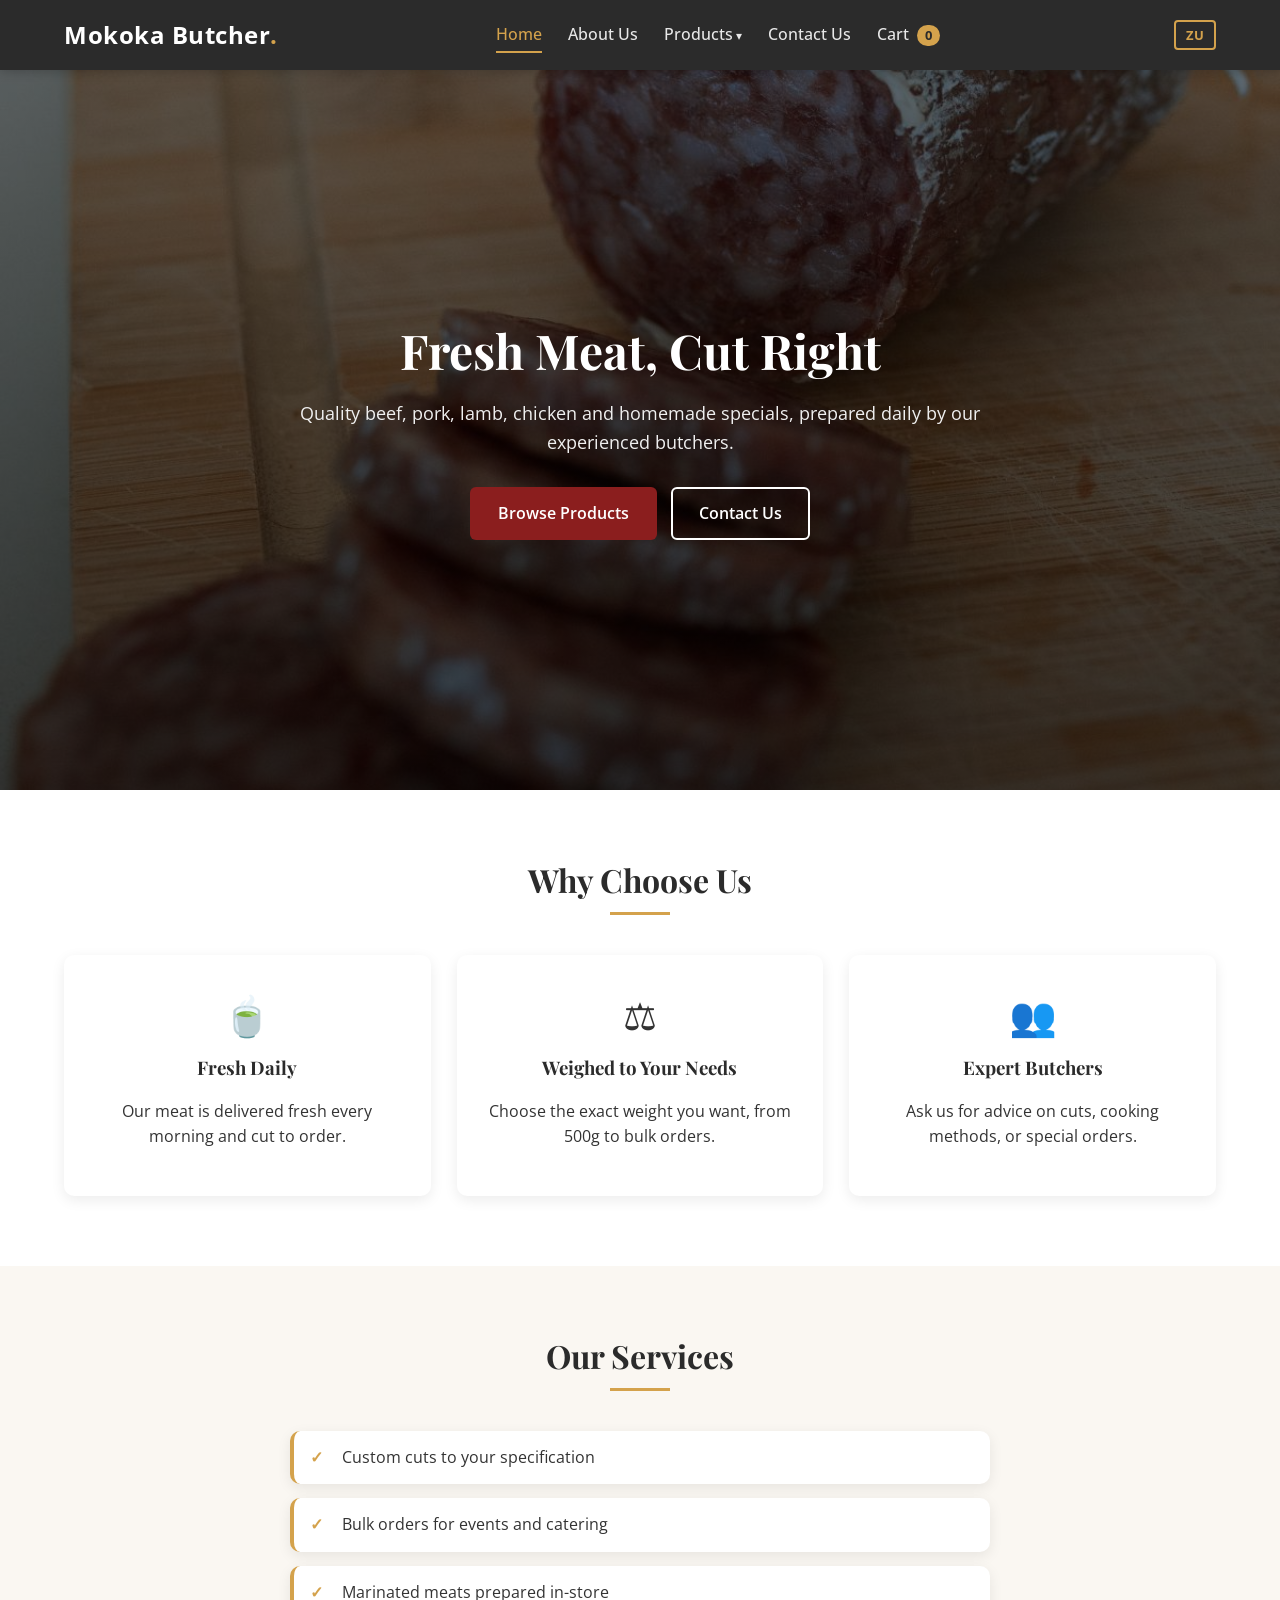
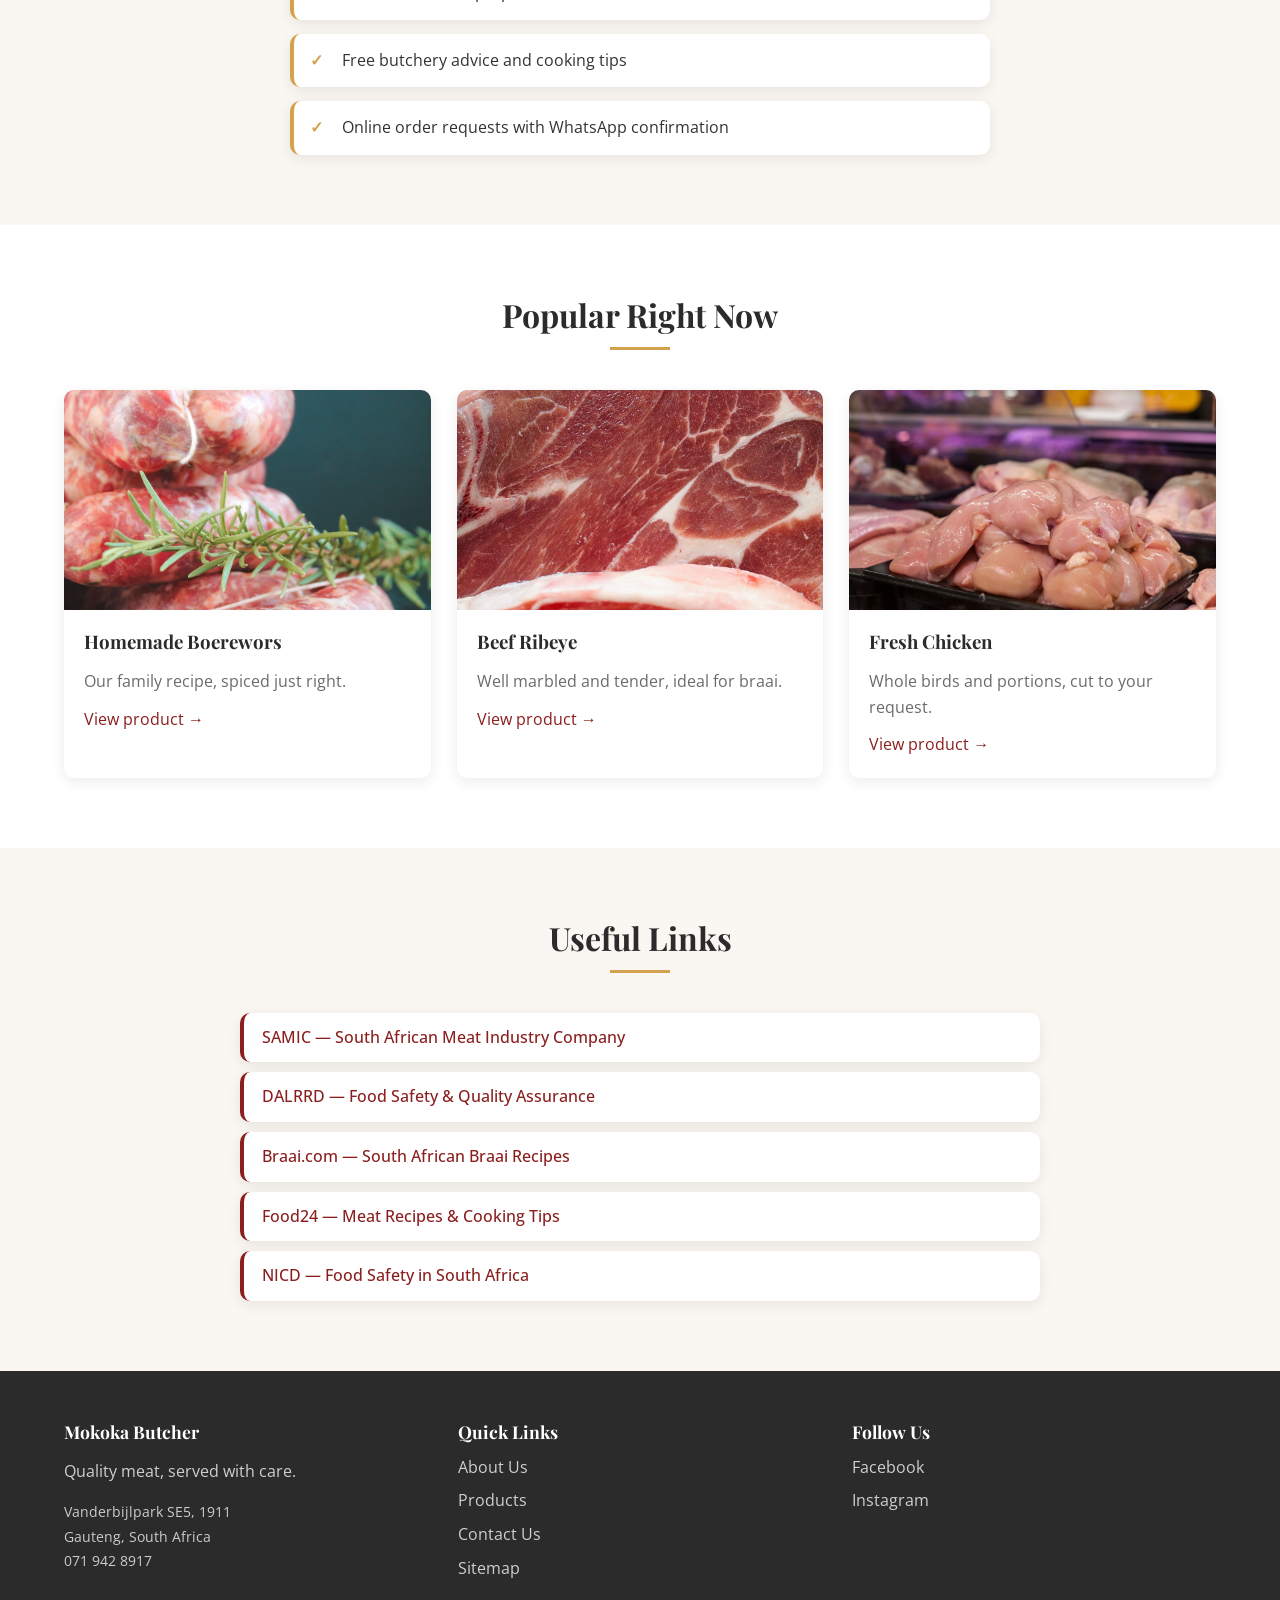
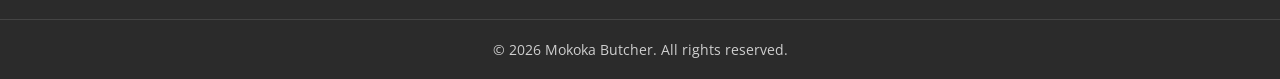
==== commit ae5faa6f: "Part 3: SVG avatars all 4 team members; swap chicken.jpg to chicken-counter-display.jpg" ====
--- a/index.html
+++ b/index.html
@@ -110,7 +110,7 @@
                     </div>
                 </article>
                 <article class="featured-card">
-                    <img src="images/chicken.jpg" alt="Fresh whole chicken from Mokoka Butcher">
+                    <img src="images/chicken-counter-display.jpg" alt="Fresh whole chicken from Mokoka Butcher">
                     <div class="featured-body">
                         <h3>Fresh Chicken</h3>
                         <p>Whole birds and portions, cut to your request.</p>
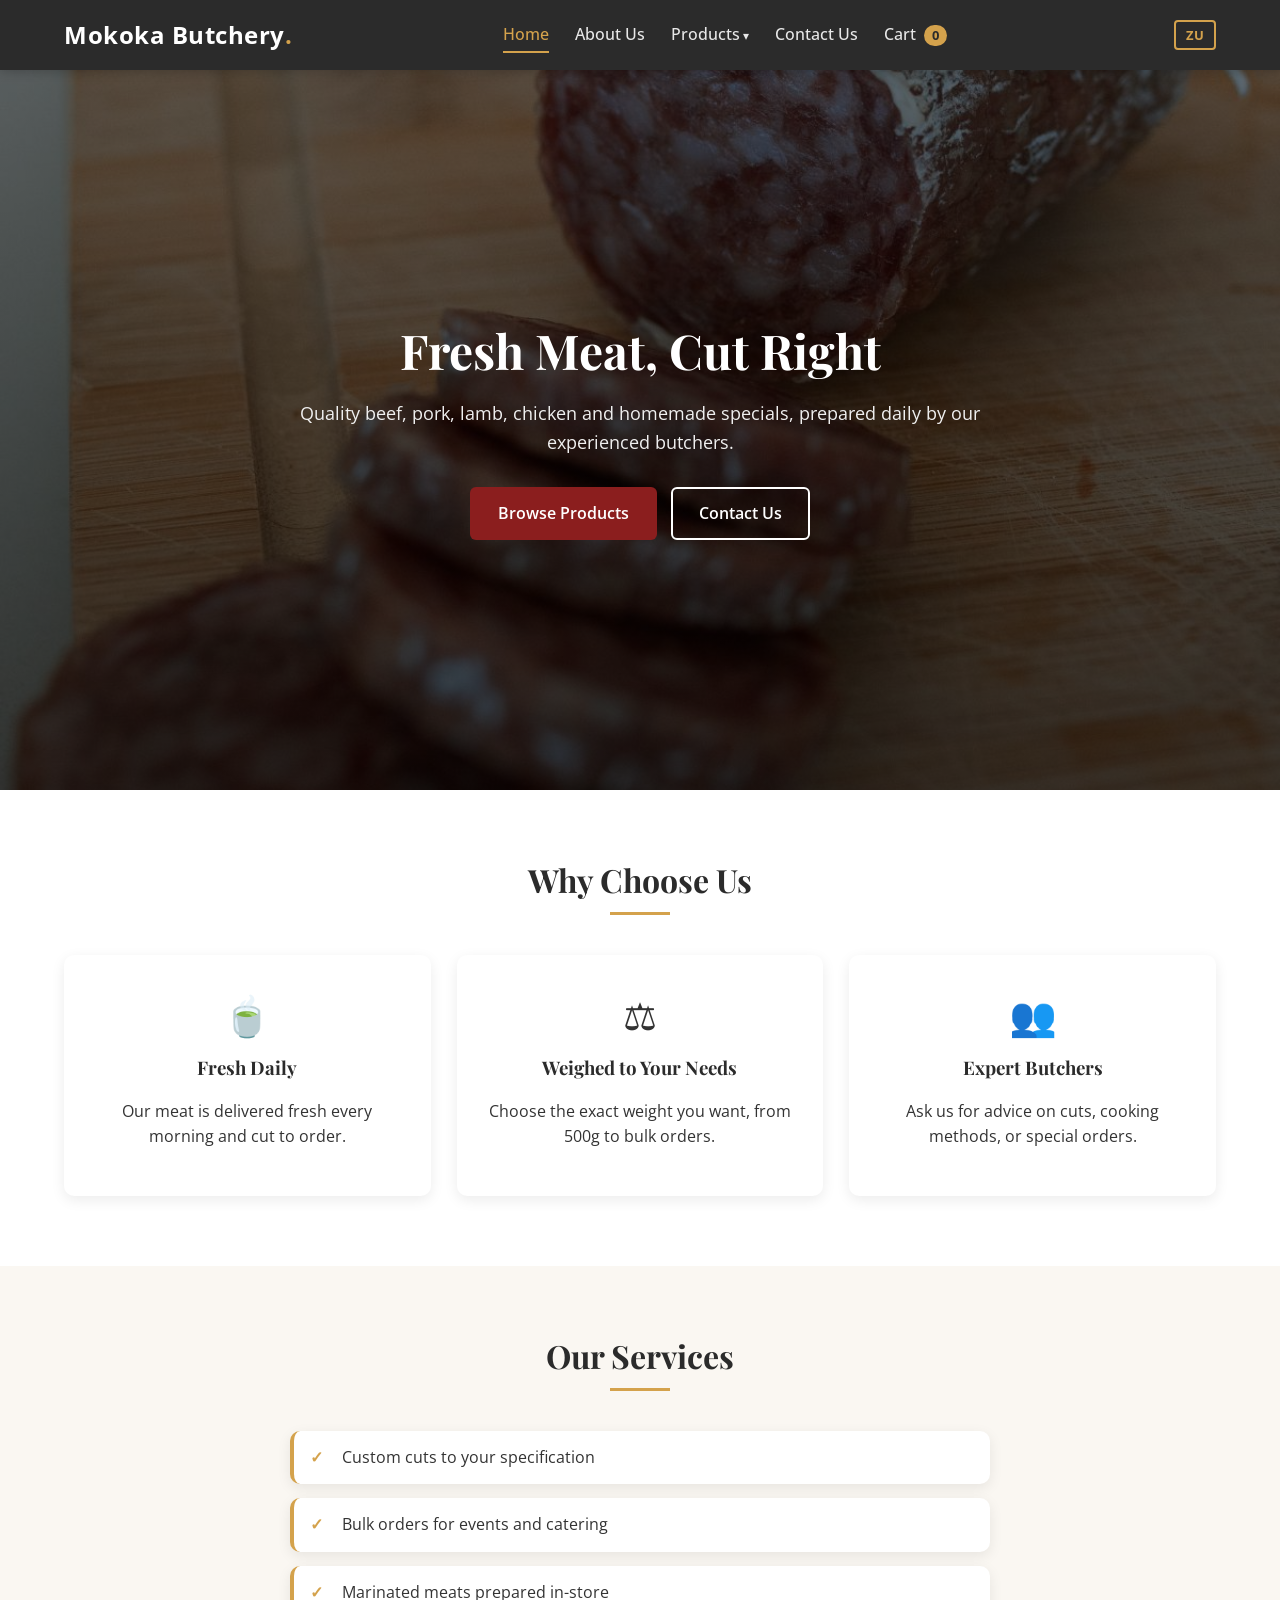
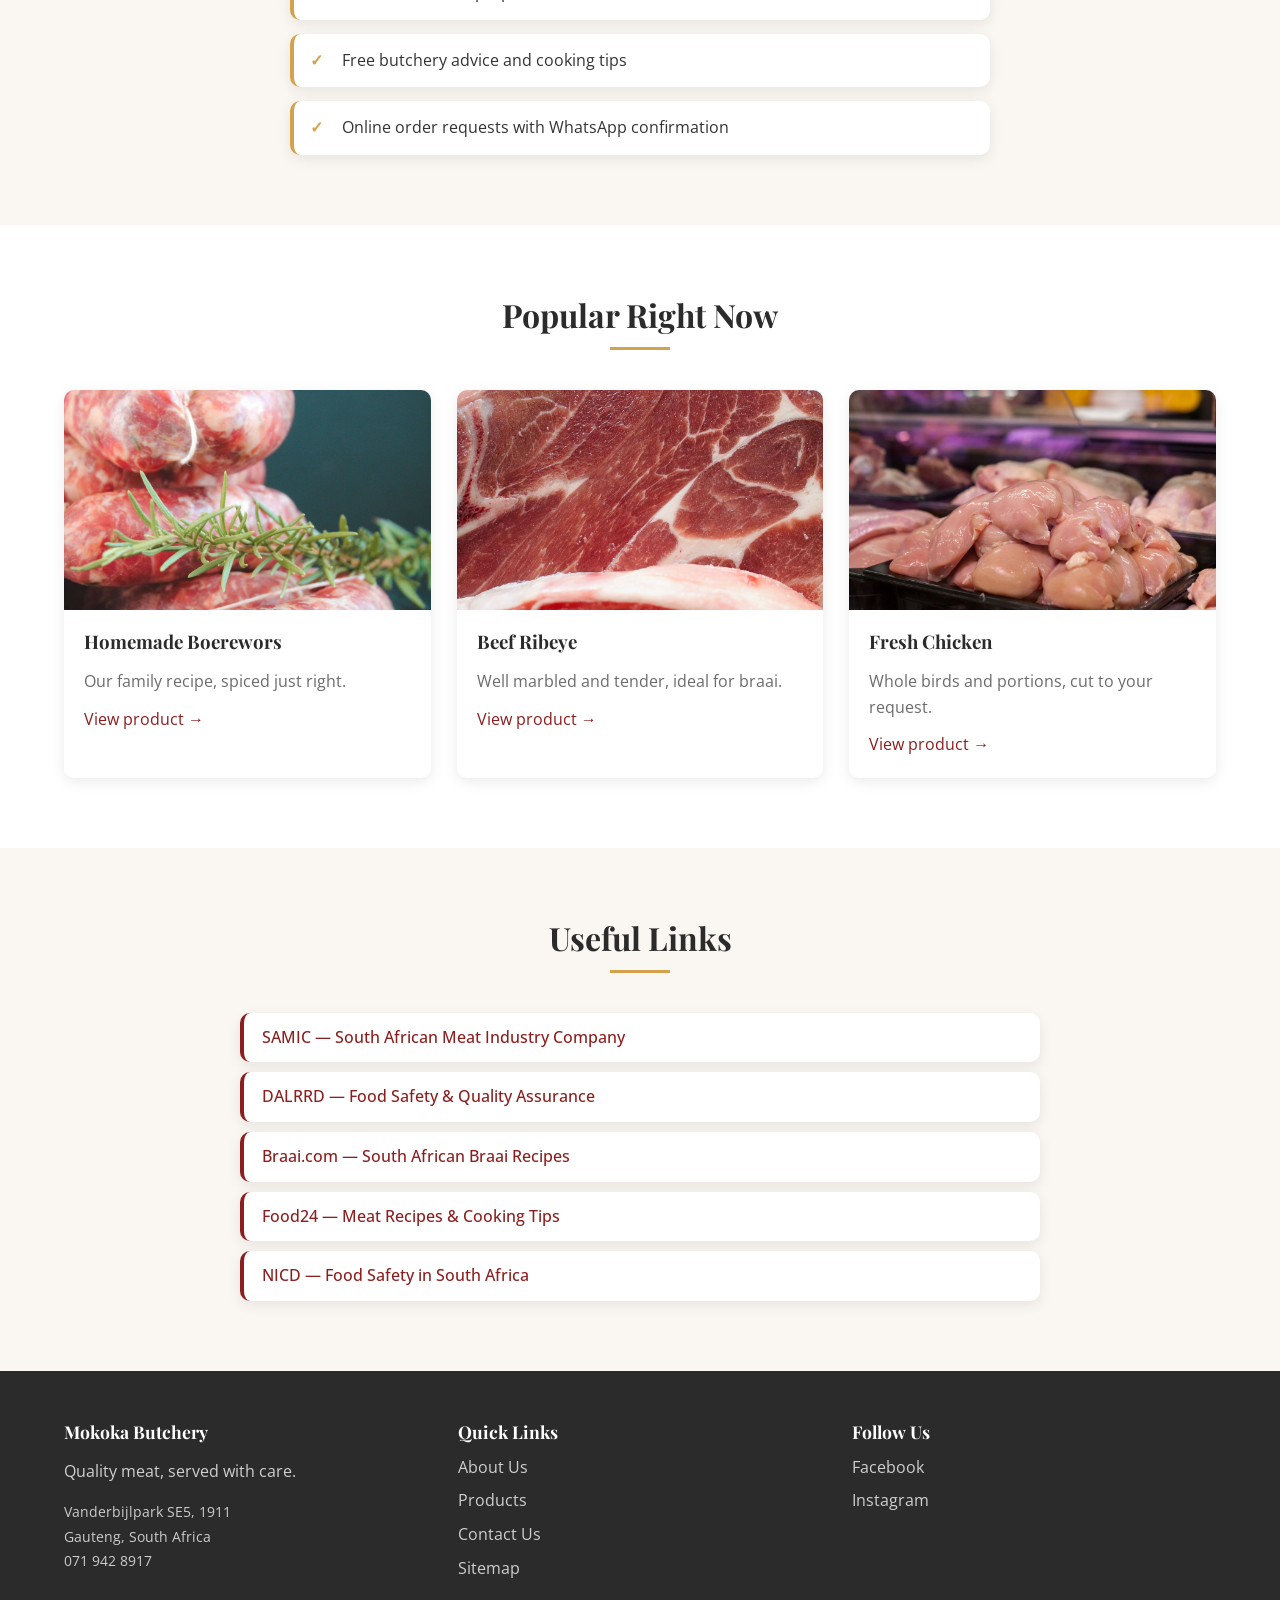
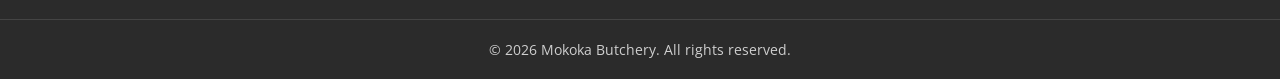
==== commit a25bbb1e: "Rename business to Mokoka Butchery" ====
--- a/index.html
+++ b/index.html
@@ -3,8 +3,8 @@
 <head>
     <meta charset="UTF-8">
     <meta name="viewport" content="width=device-width, initial-scale=1.0">
-    <meta name="description" content="Mokoka Butcher — fresh, quality meat cuts, boerewors, and marinated specials in Vanderbijlpark SE5. Browse our products and order online.">
-    <title>Home | Mokoka Butcher</title>
+    <meta name="description" content="Mokoka Butchery — fresh, quality meat cuts, boerewors, and marinated specials in Vanderbijlpark SE5. Browse our products and order online.">
+    <title>Home | Mokoka Butchery</title>
     <link rel="icon" type="image/svg+xml" href="images/favicon.svg">
     <link rel="preconnect" href="https://fonts.googleapis.com">
     <link rel="preconnect" href="https://fonts.gstatic.com" crossorigin>
@@ -16,7 +16,7 @@
     <!-- Navigation -->
     <header class="site-header">
         <div class="container nav-wrapper">
-            <a href="index.html" class="logo">Mokoka Butcher<span>.</span></a>
+            <a href="index.html" class="logo">Mokoka Butchery<span>.</span></a>
             <button class="menu-toggle" aria-label="Toggle navigation" aria-expanded="false">&#9776;</button>
             <nav class="main-nav" aria-label="Main navigation">
                 <ul>
@@ -94,7 +94,7 @@
             <h2 class="section-title" data-i18n="home.popular.title">Popular Right Now</h2>
             <div class="featured-grid">
                 <article class="featured-card">
-                    <img src="images/boerewors.jpg" alt="Homemade boerewors from Mokoka Butcher">
+                    <img src="images/boerewors.jpg" alt="Homemade boerewors from Mokoka Butchery">
                     <div class="featured-body">
                         <h3>Homemade Boerewors</h3>
                         <p>Our family recipe, spiced just right.</p>
@@ -102,7 +102,7 @@
                     </div>
                 </article>
                 <article class="featured-card">
-                    <img src="images/ribeye.jpg" alt="Beef ribeye steak from Mokoka Butcher">
+                    <img src="images/ribeye.jpg" alt="Beef ribeye steak from Mokoka Butchery">
                     <div class="featured-body">
                         <h3>Beef Ribeye</h3>
                         <p>Well marbled and tender, ideal for braai.</p>
@@ -110,7 +110,7 @@
                     </div>
                 </article>
                 <article class="featured-card">
-                    <img src="images/chicken-counter-display.jpg" alt="Fresh whole chicken from Mokoka Butcher">
+                    <img src="images/chicken-counter-display.jpg" alt="Fresh whole chicken from Mokoka Butchery">
                     <div class="featured-body">
                         <h3>Fresh Chicken</h3>
                         <p>Whole birds and portions, cut to your request.</p>
@@ -139,7 +139,7 @@
     <footer class="site-footer">
         <div class="container footer-grid">
             <div>
-                <h3>Mokoka Butcher</h3>
+                <h3>Mokoka Butchery</h3>
                 <p>Quality meat, served with care.</p>
                 <address>
                     Vanderbijlpark SE5, 1911<br>
@@ -166,7 +166,7 @@
             </div>
         </div>
         <div class="footer-bottom">
-            <p data-i18n="footer.copyright">&copy; 2026 Mokoka Butcher. All rights reserved.</p>
+            <p data-i18n="footer.copyright">&copy; 2026 Mokoka Butchery. All rights reserved.</p>
         </div>
     </footer>
 
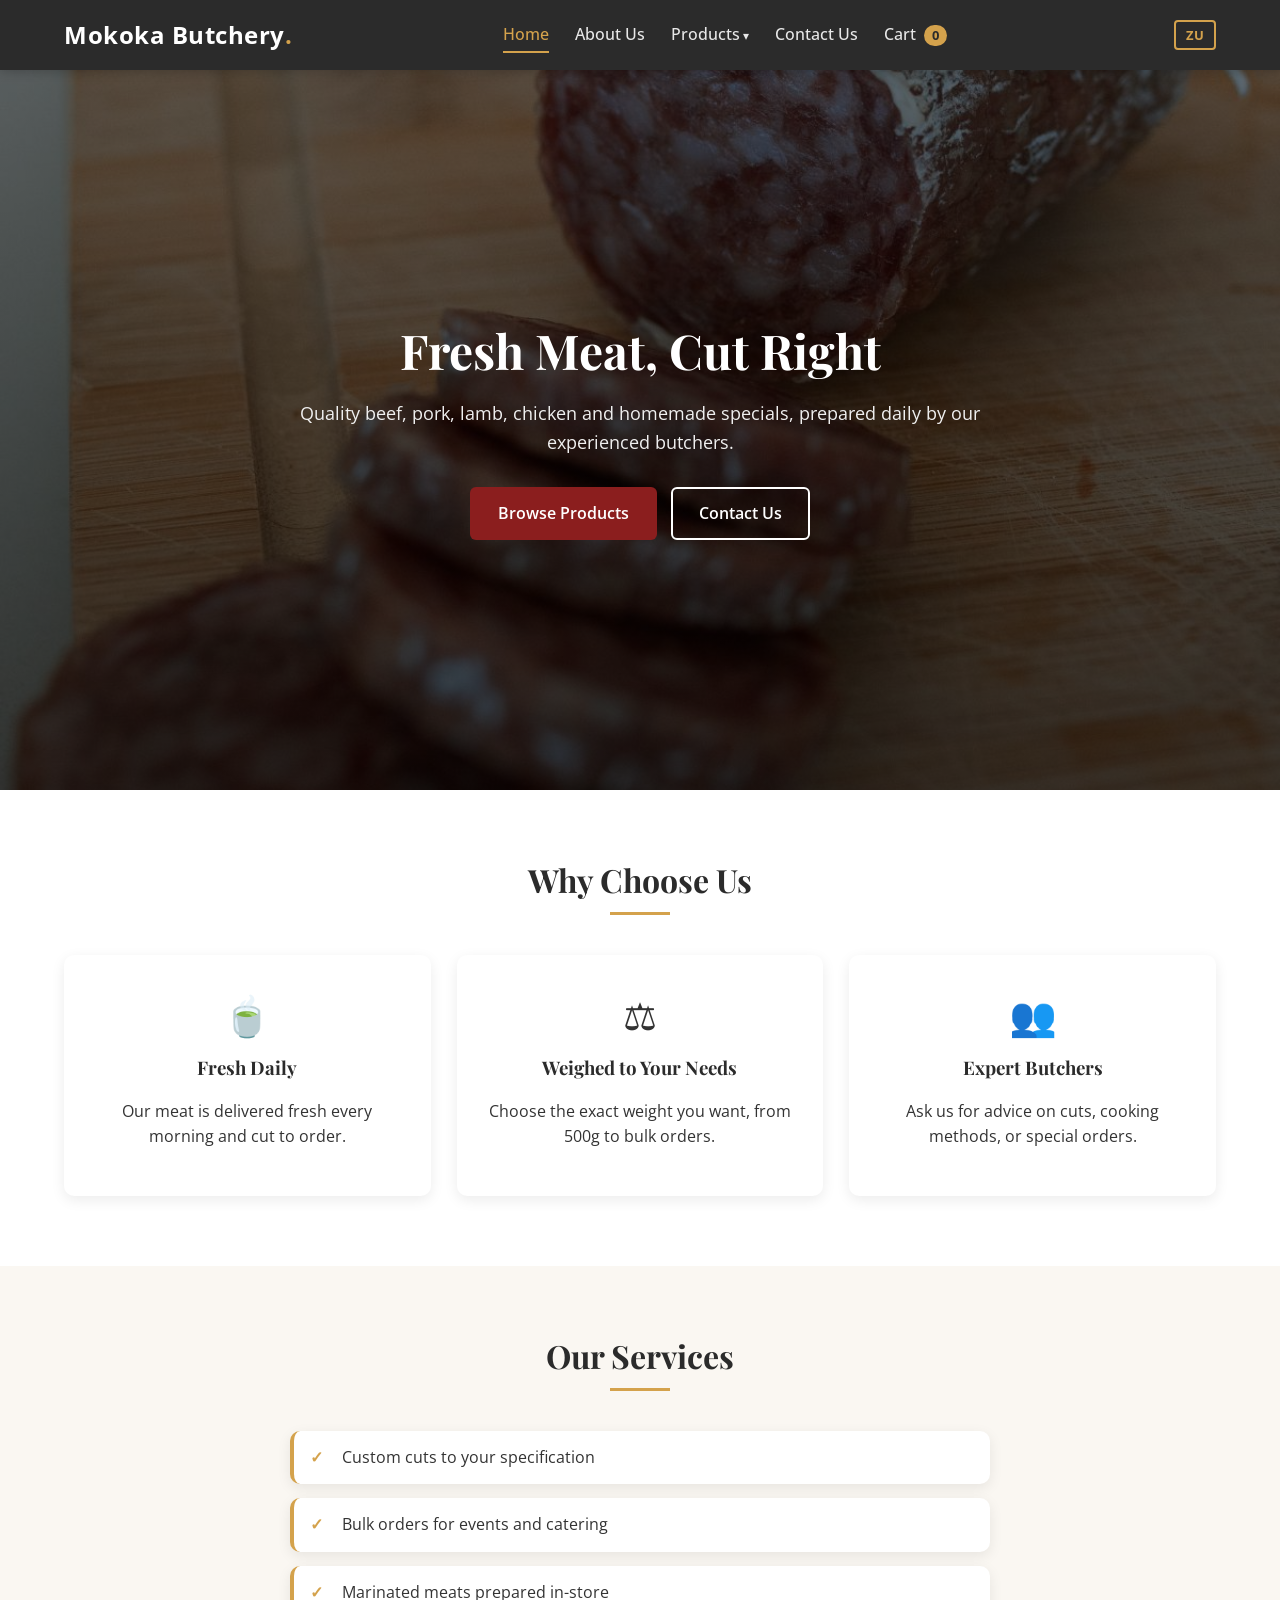
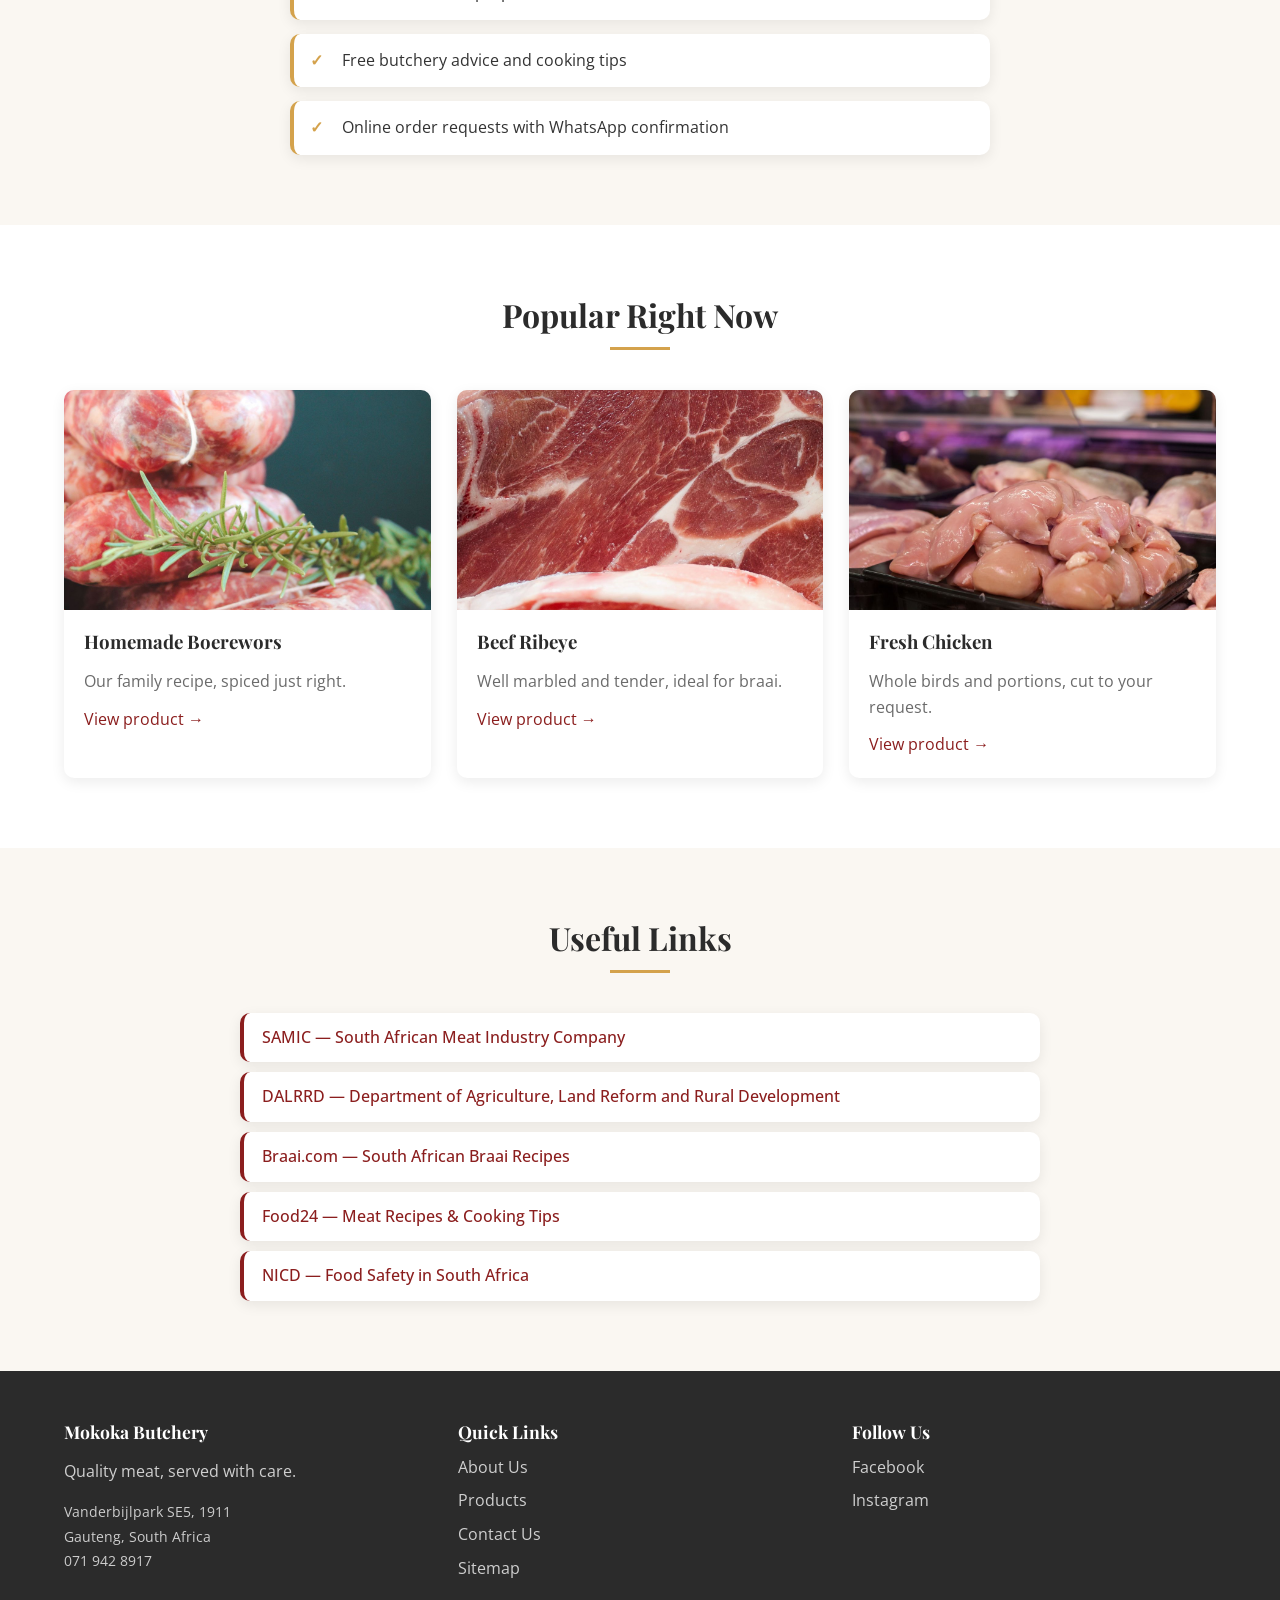
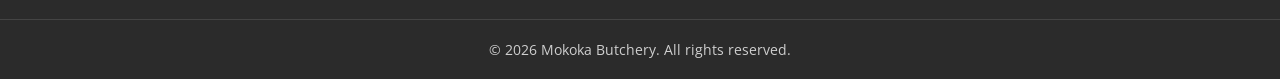
==== commit 4b3720a4: "fix: final submission fixes - Esnathi role updated to Sales Manager - DAFF broken link replaced with" ====
--- a/index.html
+++ b/index.html
@@ -127,7 +127,7 @@
             <h2 class="section-title">Useful Links</h2>
             <ul class="useful-links-list">
                 <li><a href="https://www.samic.co.za" target="_blank" rel="noopener noreferrer">SAMIC — South African Meat Industry Company</a></li>
-                <li><a href="https://www.daff.gov.za/daffweb3/Branches/Food-Safety-Quality-Assurance" target="_blank" rel="noopener noreferrer">DALRRD — Food Safety &amp; Quality Assurance</a></li>
+                <li><a href="https://www.dalrrd.gov.za" target="_blank" rel="noopener noreferrer">DALRRD — Department of Agriculture, Land Reform and Rural Development</a></li>
                 <li><a href="https://www.braai.com/braai-recipes/" target="_blank" rel="noopener noreferrer">Braai.com — South African Braai Recipes</a></li>
                 <li><a href="https://www.food24.com/recipes/meat/" target="_blank" rel="noopener noreferrer">Food24 — Meat Recipes &amp; Cooking Tips</a></li>
                 <li><a href="https://www.nicd.ac.za/food-safety/" target="_blank" rel="noopener noreferrer">NICD — Food Safety in South Africa</a></li>
@@ -159,8 +159,8 @@
             <div>
                 <h3 data-i18n="footer.followus">Follow Us</h3>
                 <ul class="social-links">
-                    <li><a href="https://www.facebook.com/profile.php?id=61595502146945" target="_blank" rel="noopener noreferrer" aria-label="Mokoka Butcher on Facebook">Facebook</a></li>
-                    <li><a href="https://www.instagram.com/mokokabutchery/" target="_blank" rel="noopener noreferrer" aria-label="Mokoka Butcher on Instagram">Instagram</a></li>
+                    <li><a href="https://www.facebook.com/profile.php?id=61595502146945" target="_blank" rel="noopener noreferrer" aria-label="Mokoka Butchery on Facebook">Facebook</a></li>
+                    <li><a href="https://www.instagram.com/mokokabutchery/" target="_blank" rel="noopener noreferrer" aria-label="Mokoka Butchery on Instagram">Instagram</a></li>
 
                 </ul>
             </div>
--- a/css/style.css
+++ b/css/style.css
@@ -1,5 +1,5 @@
 /* ==========================================================
-   Mokoka Butcher - Main Stylesheet
+   Mokoka Butchery - Main Stylesheet
    ========================================================== */
 
 /* ---------- Base & Variables ---------- */
@@ -958,6 +958,13 @@
     color: var(--muted);
 }
 
+.video-credit {
+    font-size: 0.75rem;
+    color: var(--muted);
+    margin: -10px 20px 16px !important;
+    font-style: italic;
+}
+
 /* ---------- Language Toggle Button ---------- */
 .lang-btn {
     background: transparent;
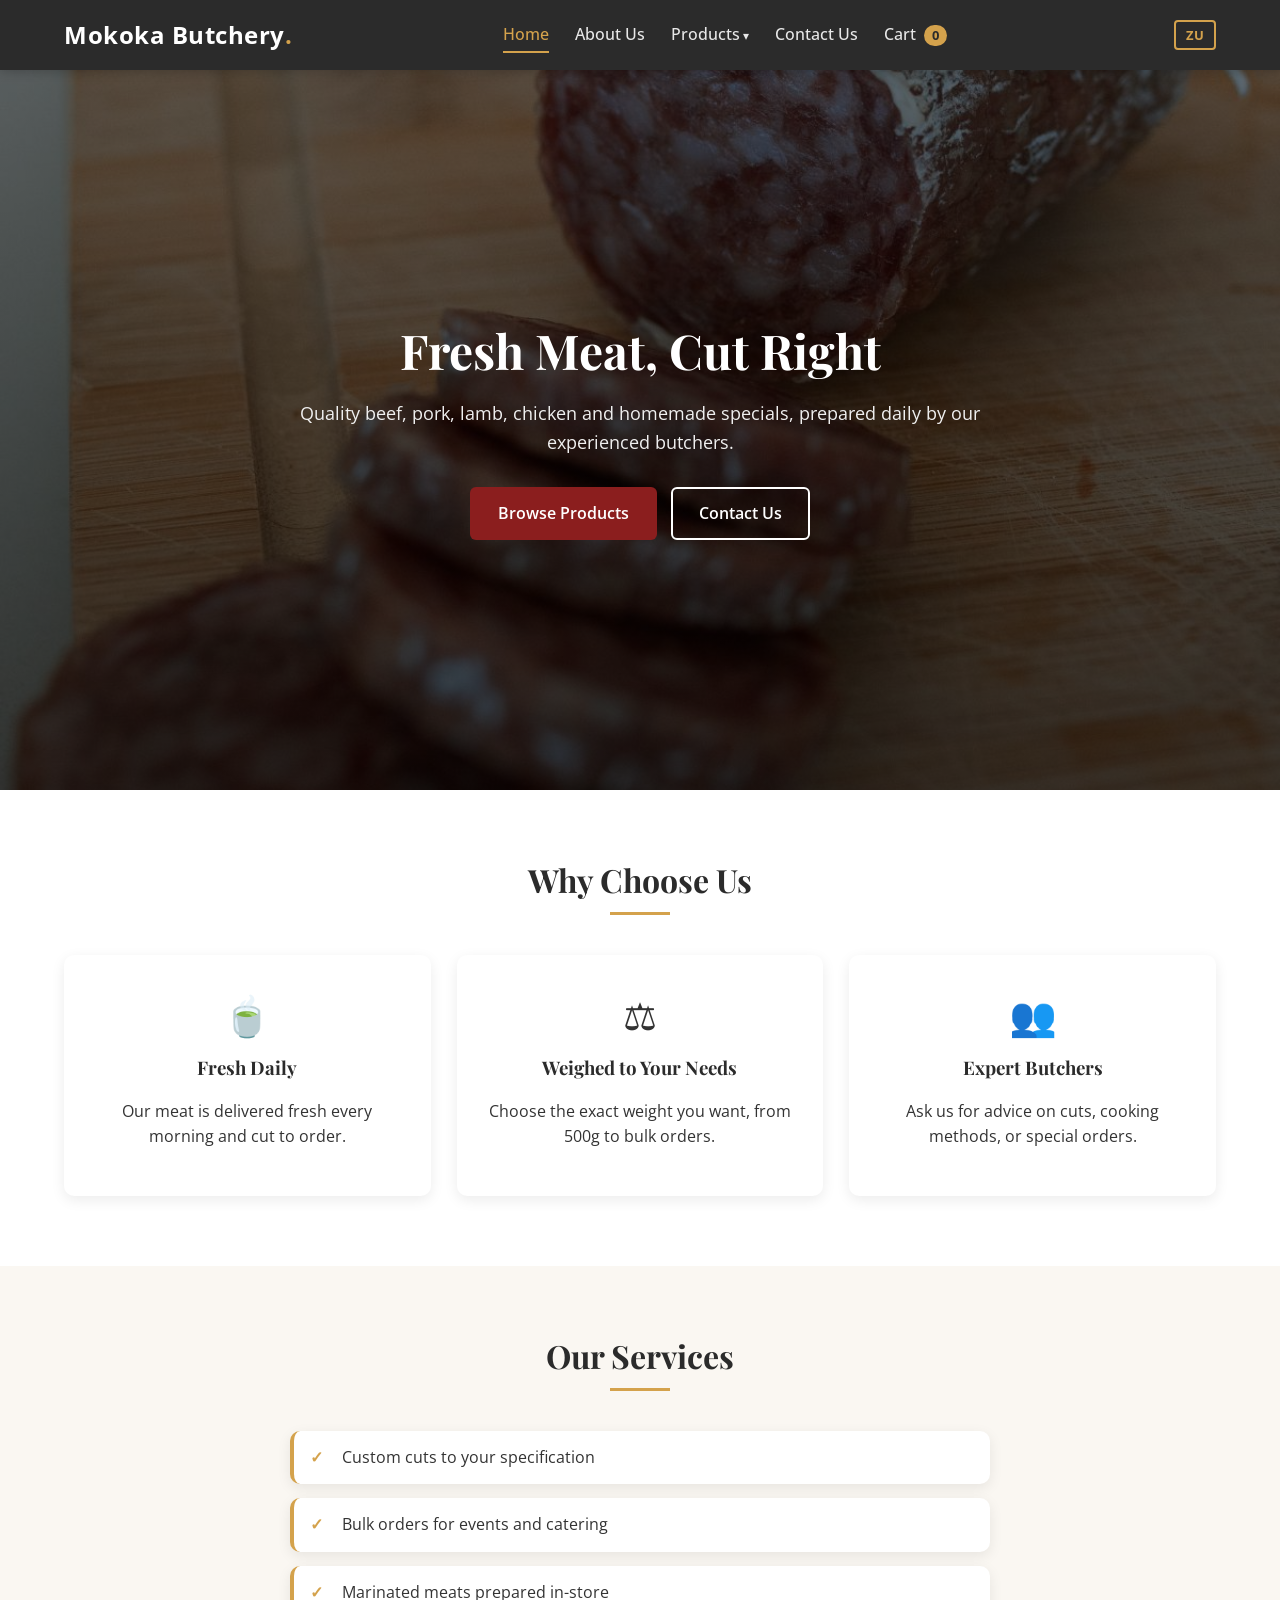
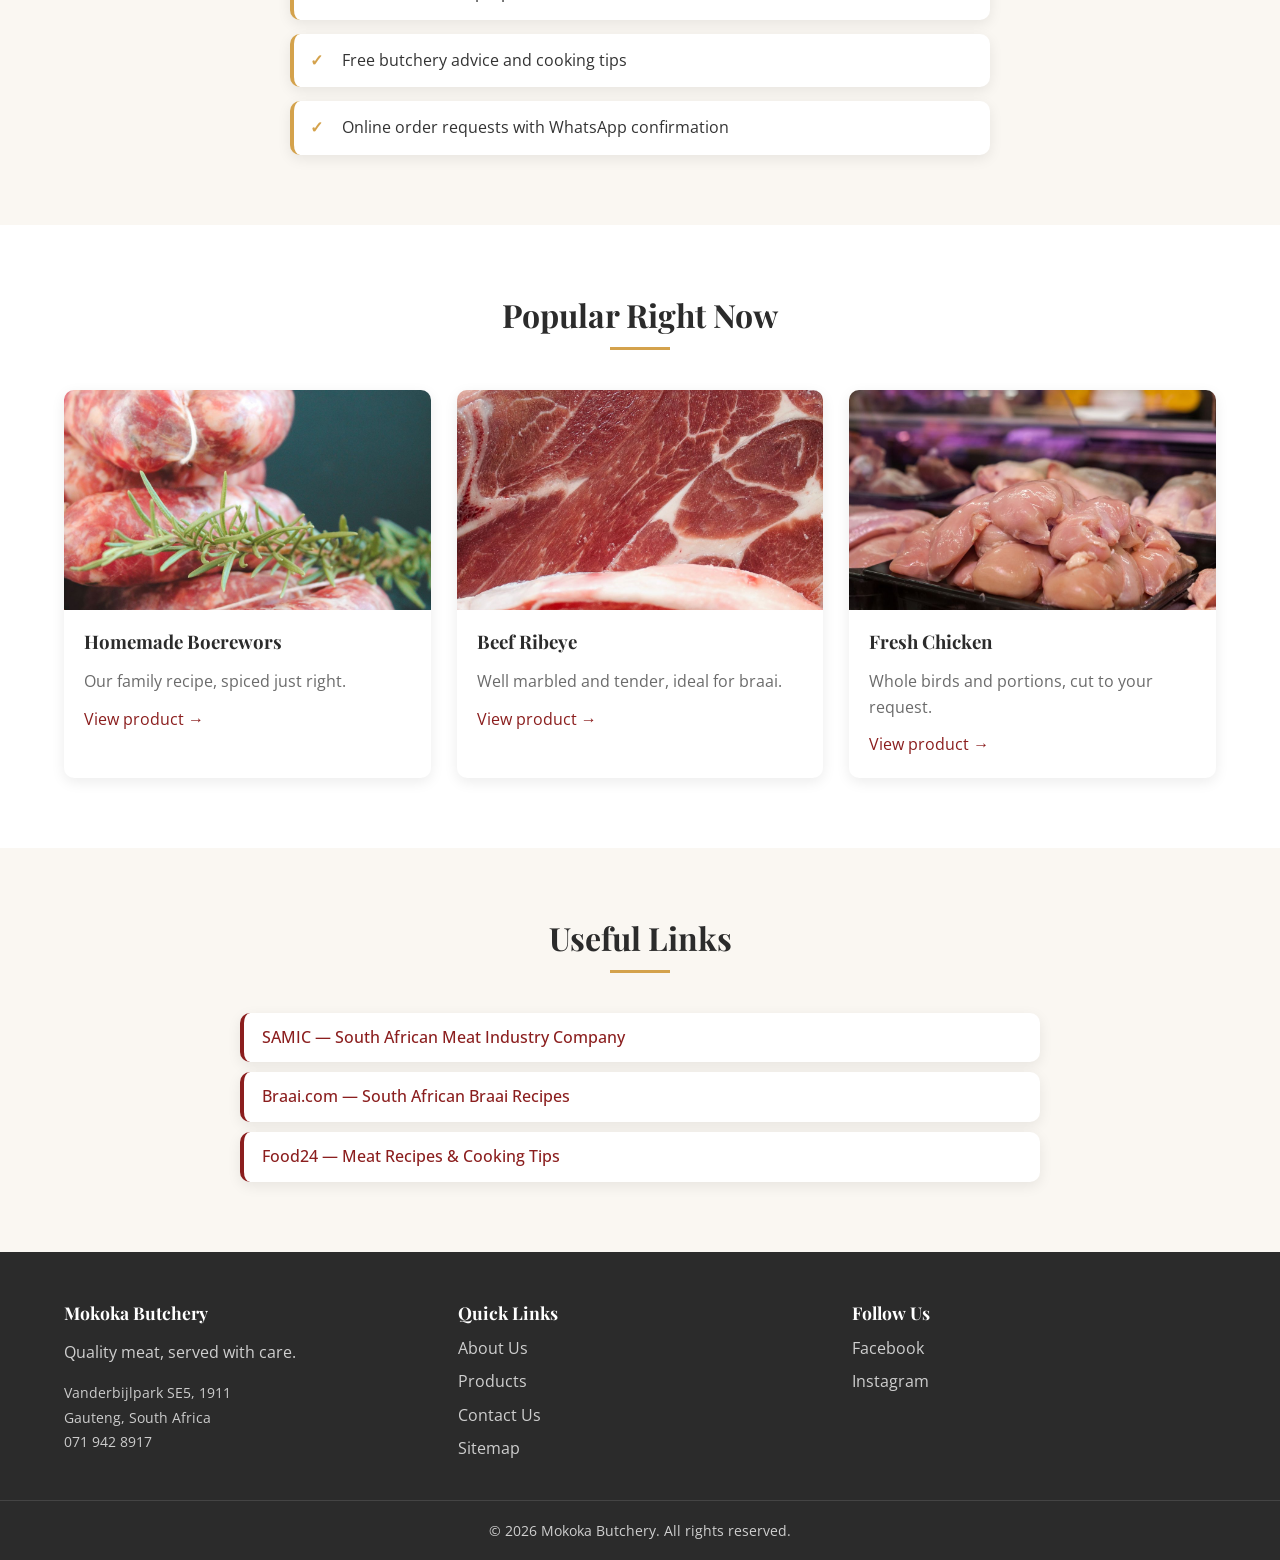
==== commit cb83f55f: "fix: remove broken DALRRD and NICD external links" ====
--- a/index.html
+++ b/index.html
@@ -127,10 +127,8 @@
             <h2 class="section-title">Useful Links</h2>
             <ul class="useful-links-list">
                 <li><a href="https://www.samic.co.za" target="_blank" rel="noopener noreferrer">SAMIC — South African Meat Industry Company</a></li>
-                <li><a href="https://www.dalrrd.gov.za" target="_blank" rel="noopener noreferrer">DALRRD — Department of Agriculture, Land Reform and Rural Development</a></li>
                 <li><a href="https://www.braai.com/braai-recipes/" target="_blank" rel="noopener noreferrer">Braai.com — South African Braai Recipes</a></li>
                 <li><a href="https://www.food24.com/recipes/meat/" target="_blank" rel="noopener noreferrer">Food24 — Meat Recipes &amp; Cooking Tips</a></li>
-                <li><a href="https://www.nicd.ac.za/food-safety/" target="_blank" rel="noopener noreferrer">NICD — Food Safety in South Africa</a></li>
             </ul>
         </div>
     </section>
